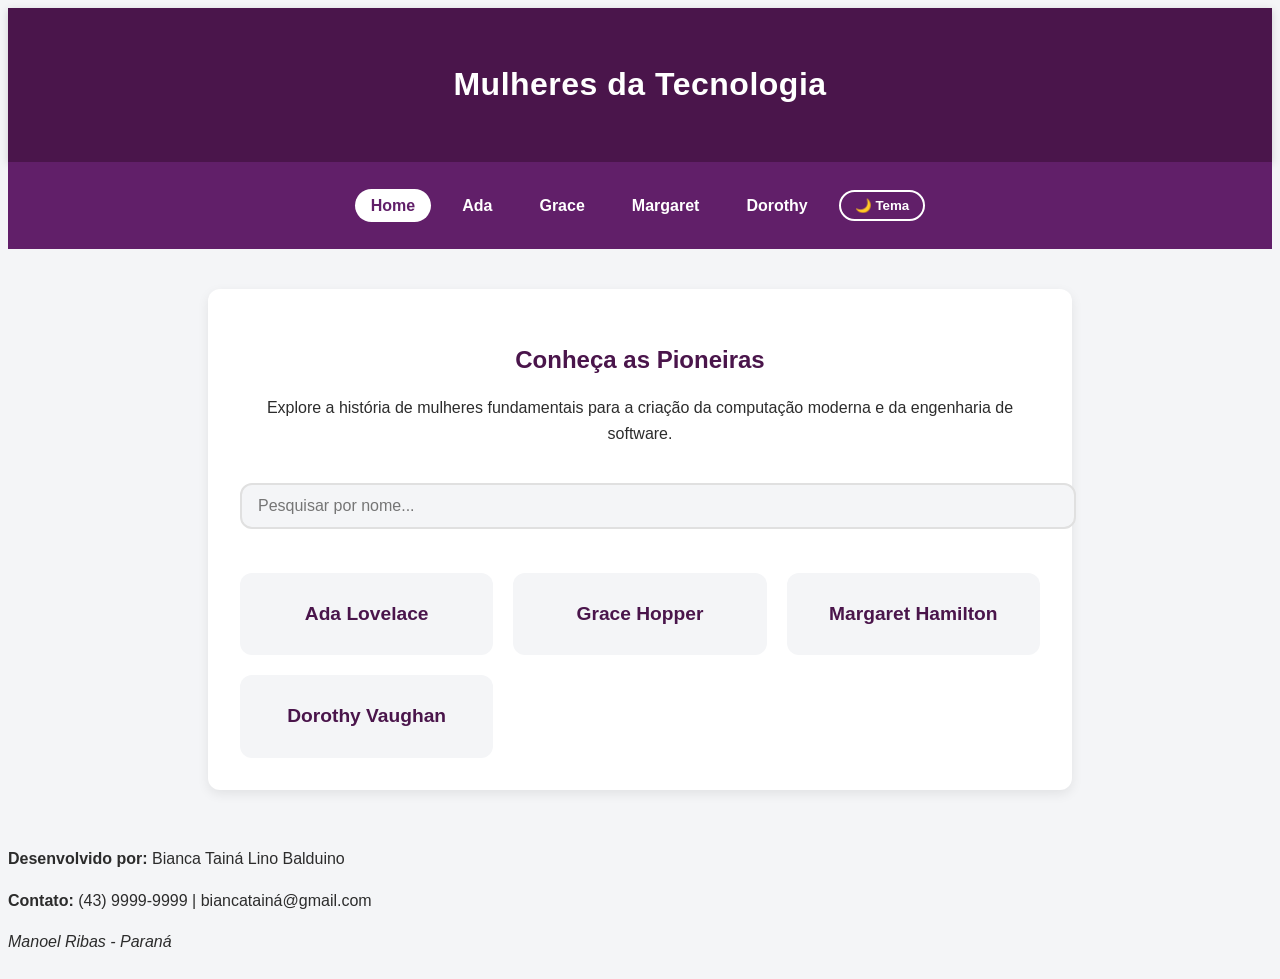
==== index.html @ f121a869 "00" ====
<!DOCTYPE html>
<html lang="pt-br">
<head>
    <meta charset="UTF-8">
    <meta name="viewport" content="width=device-width, initial-scale=1.0">
    <title>Mulheres da Tecnologia</title>
    <link rel="stylesheet" href="reset.css">
    <link rel="stylesheet" href="style.css"> 
</head>
<body>

    <header class="cabecalho">
        <h1 class="titulo">Mulheres da Tecnologia</h1>
    </header>
    
    <nav class="menu">
        <ul>
            <li><a href="index.html" class="ativo">Home</a></li>
            <li><a href="ada.html">Ada</a></li>
            <li><a href="grace.html">Grace</a></li>
            <li><a href="margareth.html">Margaret</a></li>
            <li><a href="dorothy.html">Dorothy</a></li>
            <li><button class="btn-tema" onclick="alternarTema()">🌙 Tema</button></li>
        </ul>
    </nav>

    <main class="conteudo">
        <h2 style="text-align: center; margin-bottom: 16px; color: var(--cor-primaria);">Conheça as Pioneiras</h2>
        <p class="texto" style="text-align: center;">Explore a história de mulheres fundamentais para a criação da computação moderna e da engenharia de software.</p>
        
        <input type="text" id="campoBusca" class="caixa-busca" placeholder="Pesquisar por nome..." onkeyup="filtrarCientistas()">

        <div class="grid-mulheres" id="gridMulheres">
            <a href="ada.html" class="card-link">Ada Lovelace</a>
            <a href="grace.html" class="card-link">Grace Hopper</a>
            <a href="margareth.html" class="card-link">Margaret Hamilton</a>
            <a href="dorothy.html" class="card-link">Dorothy Vaughan</a>
        </div>
    </main>

    <footer>
        <p><strong>Desenvolvido por:</strong> Bianca Tainá Lino Balduino</p>
        <p><strong>Contato:</strong> (43) 9999-9999 | biancatainá@gmail.com</p>
        <p><em>Manoel Ribas - Paraná</em></p>
    </footer>

    <button id="btnTopo" title="Voltar ao topo">↑</button>

    <script src="script.js"></script>
</body>
</html>
---- style.css ----
/* ==========================================================================
   1. CONFIGURAÇÕES GERAIS E VARIÁVEIS (MODO CLARO E ESCURO)
   ========================================================================== */
:root {
  --cor-primaria: #4a154b;
  --cor-secundaria: #611f69;
  --cor-fundo: #f4f5f7;
  --cor-card: #ffffff;
  --cor-texto: #2c2c2c;
  --cor-texto-suave: #666666;
  --cor-borda: #e0e0e0;
  --fonte-principal: 'Segoe UI', Tahoma, Geneva, Verdana, sans-serif;
  --sombra-suave: 0 4px 12px rgba(0, 0, 0, 0.08);
  --borda-raio: 12px;
}

body.dark-mode {
  --cor-primaria: #bb86fc;
  --cor-secundaria: #3700b3;
  --cor-fundo: #121212;
  --cor-card: #1e1e1e;
  --cor-texto: #e0e0e0;
  --cor-texto-suave: #a0a0a0;
  --cor-borda: #333333;
  --sombra-suave: 0 4px 12px rgba(0, 0, 0, 0.5);
}

body {
  font-family: var(--fonte-principal);
  background-color: var(--cor-fundo);
  color: var(--cor-texto);
  line-height: 1.6;
  min-height: 100vh;
  display: flex;
  flex-direction: column;
  transition: background-color 0.3s ease, color 0.3s ease;
}

/* ==========================================================================
   2. CABEÇALHO E NAVEGAÇÃO
   ========================================================================== */
.cabecalho {
  background-color: var(--cor-primaria);
  color: #ffffff;
  padding: 30px 20px;
  text-align: center;
  box-shadow: 0 2px 8px rgba(0, 0, 0, 0.15);
  transition: background-color 0.3s ease;
}

body.dark-mode .cabecalho {
  color: #121212;
}

.titulo {
  font-size: 2rem;
  font-weight: 700;
  letter-spacing: 0.5px;
}

.menu {
  background-color: var(--cor-secundaria);
  padding: 12px 0;
  position: sticky;
  top: 0;
  z-index: 100;
  transition: background-color 0.3s ease;
}

.menu ul {
  display: flex;
  justify-content: center;
  align-items: center;
  gap: 15px;
  flex-wrap: wrap;
  list-style: none;
  padding: 0 10px;
}

.menu a {
  color: #ffffff;
  text-decoration: none;
  font-weight: 600;
  padding: 8px 16px;
  border-radius: 20px;
  transition: all 0.3s ease;
}

.menu a:hover,
.menu a.ativo {
  background-color: #ffffff;
  color: var(--cor-secundaria);
}

.btn-tema {
  background: transparent;
  border: 2px solid #ffffff;
  color: #ffffff;
  padding: 6px 14px;
  border-radius: 20px;
  cursor: pointer;
  font-weight: 600;
  transition: all 0.3s ease;
}

.btn-tema:hover {
  background-color: #ffffff;
  color: var(--cor-secundaria);
}

/* ==========================================================================
   3. CONTEÚDO PRINCIPAL (CARD & TEXTOS)
   ========================================================================== */
.conteudo {
  max-width: 800px;
  margin: 40px auto;
  padding: 32px;
  background-color: var(--cor-card);
  border-radius: var(--borda-raio);
  box-shadow: var(--sombra-suave);
  flex: 1;
  width: calc(100% - 40px);
  transition: background-color 0.3s ease;
}

.caixa-busca {
  width: 100%;
  padding: 12px 16px;
  margin: 20px 0;
  border: 2px solid var(--cor-borda);
  border-radius: var(--borda-raio);
  background-color: var(--cor-fundo);
  color: var(--cor-texto);
  font-size: 1rem;
  outline: none;
  transition: border-color 0.3s ease;
}

.caixa-busca:focus {
  border-color: var(--cor-primaria);
}

.grid-mulheres {
  display: grid;
  grid-template-columns: repeat(auto-fit, minmax(220px, 1fr));
  gap: 20px;
  margin-top: 24px;
}

.card-link {
  background-color: var(--cor-fundo);
  padding: 24px;
  border-radius: var(--borda-raio);
  text-align: center;
  text-decoration: none;
  color: var(--cor-primaria);
  font-weight: 700;
  font-size: 1.2rem;
  border: 2px solid transparent;
  transition: all 0.3s ease;
}

.card-link:hover {
  border-color: var(--cor-secundaria);
  transform: translateY(-4px);
  box-shadow: var(--sombra-suave);
}

.imgcentro {
  max-width: 320px;
  width: 100%;
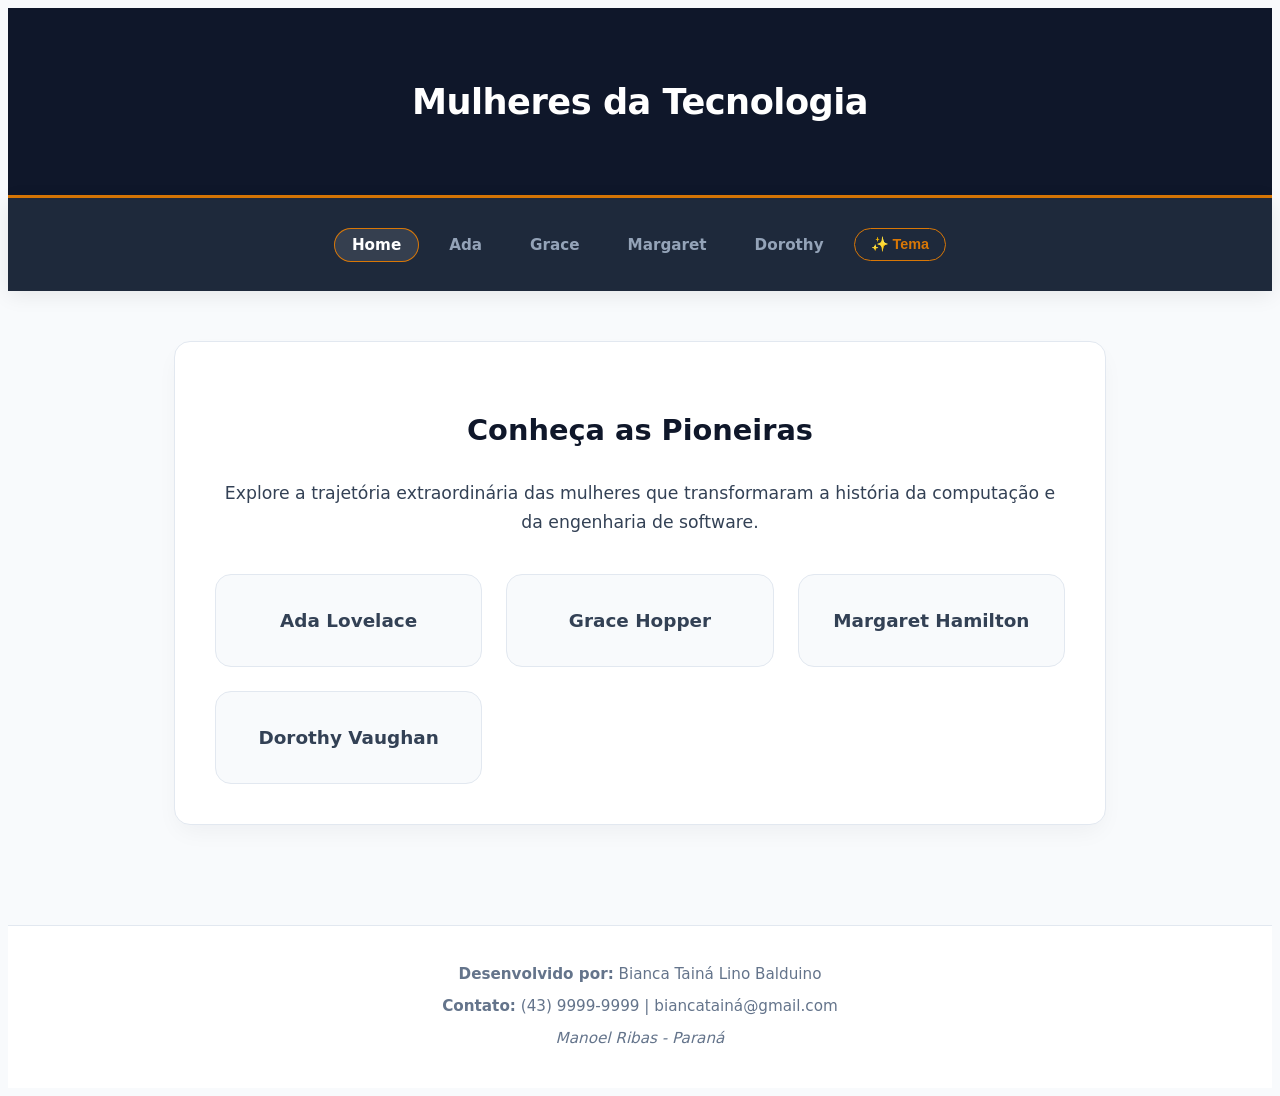
==== commit c92d2a62: "00" ====
--- a/index.html
+++ b/index.html
@@ -20,17 +20,15 @@
             <li><a href="grace.html">Grace</a></li>
             <li><a href="margareth.html">Margaret</a></li>
             <li><a href="dorothy.html">Dorothy</a></li>
-            <li><button class="btn-tema" onclick="alternarTema()">🌙 Tema</button></li>
+            <li><button class="btn-tema" onclick="alternarTema()">✨ Tema</button></li>
         </ul>
     </nav>
 
     <main class="conteudo">
-        <h2 style="text-align: center; margin-bottom: 16px; color: var(--cor-primaria);">Conheça as Pioneiras</h2>
-        <p class="texto" style="text-align: center;">Explore a história de mulheres fundamentais para a criação da computação moderna e da engenharia de software.</p>
-        
-        <input type="text" id="campoBusca" class="caixa-busca" placeholder="Pesquisar por nome..." onkeyup="filtrarCientistas()">
+        <h2 class="subtitulo-home">Conheça as Pioneiras</h2>
+        <p class="texto" style="text-align: center;">Explore a trajetória extraordinária das mulheres que transformaram a história da computação e da engenharia de software.</p>
 
-        <div class="grid-mulheres" id="gridMulheres">
+        <div class="grid-mulheres">
             <a href="ada.html" class="card-link">Ada Lovelace</a>
             <a href="grace.html" class="card-link">Grace Hopper</a>
             <a href="margareth.html" class="card-link">Margaret Hamilton</a>
--- a/style.css
+++ b/style.css
@@ -1,35 +1,37 @@
 /* ==========================================================================
-   1. CONFIGURAÇÕES GERAIS E VARIÁVEIS (MODO CLARO E ESCURO)
+   1. CONFIGURAÇÕES GERAIS E VARIÁVEIS (PALETA SOFISTICADA)
    ========================================================================== */
 :root {
-  --cor-primaria: #4a154b;
-  --cor-secundaria: #611f69;
-  --cor-fundo: #f4f5f7;
-  --cor-card: #ffffff;
-  --cor-texto: #2c2c2c;
-  --cor-texto-suave: #666666;
-  --cor-borda: #e0e0e0;
-  --fonte-principal: 'Segoe UI', Tahoma, Geneva, Verdana, sans-serif;
-  --sombra-suave: 0 4px 12px rgba(0, 0, 0, 0.08);
-  --borda-raio: 12px;
+  --cor-primaria: #0f172a;       /* Azul Marinho Quase Preto */
+  --cor-secundaria: #1e293b;     /* Azul Escuro Elegante */
+  --cor-destaque: #d97706;       /* Dourado / Âmbar */
+  --cor-fundo: #f8fafc;          /* Off-White Clean */
+  --cor-card: #ffffff;           /* Branco */
+  --cor-texto: #334155;          /* Grafite Suave */
+  --cor-texto-suave: #64748b;    /* Cinza Azulado */
+  --cor-borda: #e2e8f0;          /* Borda Discreta */
+  --fonte-principal: 'Inter', system-ui, -apple-system, sans-serif;
+  --sombra-card: 0 10px 25px -5px rgba(15, 23, 42, 0.05);
+  --borda-raio: 16px;
 }
 
 body.dark-mode {
-  --cor-primaria: #bb86fc;
-  --cor-secundaria: #3700b3;
-  --cor-fundo: #121212;
-  --cor-card: #1e1e1e;
-  --cor-texto: #e0e0e0;
-  --cor-texto-suave: #a0a0a0;
-  --cor-borda: #333333;
-  --sombra-suave: 0 4px 12px rgba(0, 0, 0, 0.5);
+  --cor-primaria: #020617;
+  --cor-secundaria: #0f172a;
+  --cor-destaque: #fbbf24;
+  --cor-fundo: #090d16;
+  --cor-card: #111827;
+  --cor-texto: #cbd5e1;
+  --cor-texto-suave: #94a3b8;
+  --cor-borda: #1e293b;
+  --sombra-card: 0 10px 25px -5px rgba(0, 0, 0, 0.5);
 }
 
 body {
   font-family: var(--fonte-principal);
   background-color: var(--cor-fundo);
   color: var(--cor-texto);
-  line-height: 1.6;
+  line-height: 1.7;
   min-height: 100vh;
   display: flex;
   flex-direction: column;
@@ -42,130 +44,194 @@
 .cabecalho {
   background-color: var(--cor-primaria);
   color: #ffffff;
-  padding: 30px 20px;
-  text-align: center;
-  box-shadow: 0 2px 8px rgba(0, 0, 0, 0.15);
-  transition: background-color 0.3s ease;
-}
-
-body.dark-mode .cabecalho {
-  color: #121212;
+  padding: 40px 20px;
+  text-align: center;
+  border-bottom: 3px solid var(--cor-destaque);
 }
 
 .titulo {
-  font-size: 2rem;
-  font-weight: 700;
-  letter-spacing: 0.5px;
+  font-size: 2.2rem;
+  font-weight: 800;
+  letter-spacing: -0.5px;
 }
 
 .menu {
   background-color: var(--cor-secundaria);
-  padding: 12px 0;
+  padding: 14px 0;
   position: sticky;
   top: 0;
   z-index: 100;
-  transition: background-color 0.3s ease;
+  box-shadow: 0 4px 20px rgba(0, 0, 0, 0.08);
 }
 
 .menu ul {
   display: flex;
   justify-content: center;
   align-items: center;
-  gap: 15px;
+  gap: 12px;
   flex-wrap: wrap;
   list-style: none;
-  padding: 0 10px;
+  padding: 0 15px;
 }
 
 .menu a {
-  color: #ffffff;
+  color: #94a3b8;
   text-decoration: none;
   font-weight: 600;
-  padding: 8px 16px;
-  border-radius: 20px;
-  transition: all 0.3s ease;
+  font-size: 0.95rem;
+  padding: 8px 18px;
+  border-radius: 30px;
+  transition: all 0.25s ease;
 }
 
 .menu a:hover,
 .menu a.ativo {
-  background-color: #ffffff;
-  color: var(--cor-secundaria);
+  color: #ffffff;
+  background-color: rgba(255, 255, 255, 0.1);
+}
+
+.menu a.ativo {
+  box-shadow: inset 0 0 0 1px var(--cor-destaque);
 }
 
 .btn-tema {
   background: transparent;
-  border: 2px solid #ffffff;
-  color: #ffffff;
-  padding: 6px 14px;
-  border-radius: 20px;
+  border: 1px solid var(--cor-destaque);
+  color: var(--cor-destaque);
+  padding: 7px 16px;
+  border-radius: 30px;
   cursor: pointer;
   font-weight: 600;
-  transition: all 0.3s ease;
+  font-size: 0.9rem;
+  transition: all 0.25s ease;
 }
 
 .btn-tema:hover {
-  background-color: #ffffff;
-  color: var(--cor-secundaria);
-}
-
-/* ==========================================================================
-   3. CONTEÚDO PRINCIPAL (CARD & TEXTOS)
+  background-color: var(--cor-destaque);
+  color: #ffffff;
+}
+
+/* ==========================================================================
+   3. CONTEÚDO PRINCIPAL
    ========================================================================== */
 .conteudo {
-  max-width: 800px;
-  margin: 40px auto;
-  padding: 32px;
+  max-width: 850px;
+  margin: 50px auto;
+  padding: 40px;
   background-color: var(--cor-card);
   border-radius: var(--borda-raio);
-  box-shadow: var(--sombra-suave);
+  box-shadow: var(--sombra-card);
+  border: 1px solid var(--cor-borda);
   flex: 1;
   width: calc(100% - 40px);
-  transition: background-color 0.3s ease;
-}
-
-.caixa-busca {
-  width: 100%;
-  padding: 12px 16px;
-  margin: 20px 0;
-  border: 2px solid var(--cor-borda);
-  border-radius: var(--borda-raio);
-  background-color: var(--cor-fundo);
-  color: var(--cor-texto);
-  font-size: 1rem;
-  outline: none;
-  transition: border-color 0.3s ease;
-}
-
-.caixa-busca:focus {
-  border-color: var(--cor-primaria);
+  transition: all 0.3s ease;
+}
+
+.subtitulo-home {
+  text-align: center;
+  margin-bottom: 24px;
+  color: var(--cor-primaria);
+  font-size: 1.8rem;
+  font-weight: 700;
+}
+
+body.dark-mode .subtitulo-home {
+  color: #ffffff;
 }
 
 .grid-mulheres {
   display: grid;
-  grid-template-columns: repeat(auto-fit, minmax(220px, 1fr));
-  gap: 20px;
-  margin-top: 24px;
+  grid-template-columns: repeat(auto-fit, minmax(240px, 1fr));
+  gap: 24px;
+  margin-top: 36px;
 }
 
 .card-link {
   background-color: var(--cor-fundo);
-  padding: 24px;
+  padding: 30px 20px;
   border-radius: var(--borda-raio);
   text-align: center;
   text-decoration: none;
-  color: var(--cor-primaria);
+  color: var(--cor-texto);
   font-weight: 700;
-  font-size: 1.2rem;
-  border: 2px solid transparent;
+  font-size: 1.15rem;
+  border: 1px solid var(--cor-borda);
   transition: all 0.3s ease;
+  display: flex;
+  align-items: center;
+  justify-content: center;
 }
 
 .card-link:hover {
-  border-color: var(--cor-secundaria);
-  transform: translateY(-4px);
-  box-shadow: var(--sombra-suave);
+  border-color: var(--cor-destaque);
+  transform: translateY(-5px);
+  box-shadow: 0 12px 20px -5px rgba(0, 0, 0, 0.1);
+  color: var(--cor-destaque);
 }
 
 .imgcentro {
-  max-width: 320px;
-  width: 100%;+  max-width: 340px;
+  width: 100%;
+  height: auto;
+  display: block;
+  margin: 0 auto 32px auto;
+  border-radius: var(--borda-raio);
+  box-shadow: var(--sombra-card);
+  border: 1px solid var(--cor-borda);
+}
+
+.texto {
+  font-size: 1.08rem;
+  margin-bottom: 22px;
+  text-align: justify;
+}
+
+.texto:last-child {
+  margin-bottom: 0;
+}
+
+/* ==========================================================================
+   4. RODAPÉ E BOTÃO FLUTUANTE
+   ========================================================================== */
+footer {
+  background-color: var(--cor-card);
+  border-top: 1px solid var(--cor-borda);
+  text-align: center;
+  padding: 30px 20px;
+  font-size: 0.95rem;
+  color: var(--cor-texto-suave);
+  margin-top: 50px;
+}
+
+footer p {
+  margin: 6px 0;
+}
+
+#btnTopo {
+  position: fixed;
+  bottom: 24px;
+  right: 24px;
+  display: none;
+  background-color: var(--cor-destaque);
+  color: white;
+  border: none;
+  border-radius: 50%;
+  width: 48px;
+  height: 48px;
+  font-size: 20px;
+  cursor: pointer;
+  box-shadow: 0 4px 15px rgba(0, 0, 0, 0.2);
+  transition: transform 0.2s ease, background-color 0.2s ease;
+}
+
+#btnTopo:hover {
+  transform: scale(1.1);
+}
+
+/* ==========================================================================
+   5. RESPONSIVIDADE
+   ========================================================================== */
+@media (max-width: 768px) {
+  .conteudo {
+    margin: 24px auto;
+    padding: 24px;
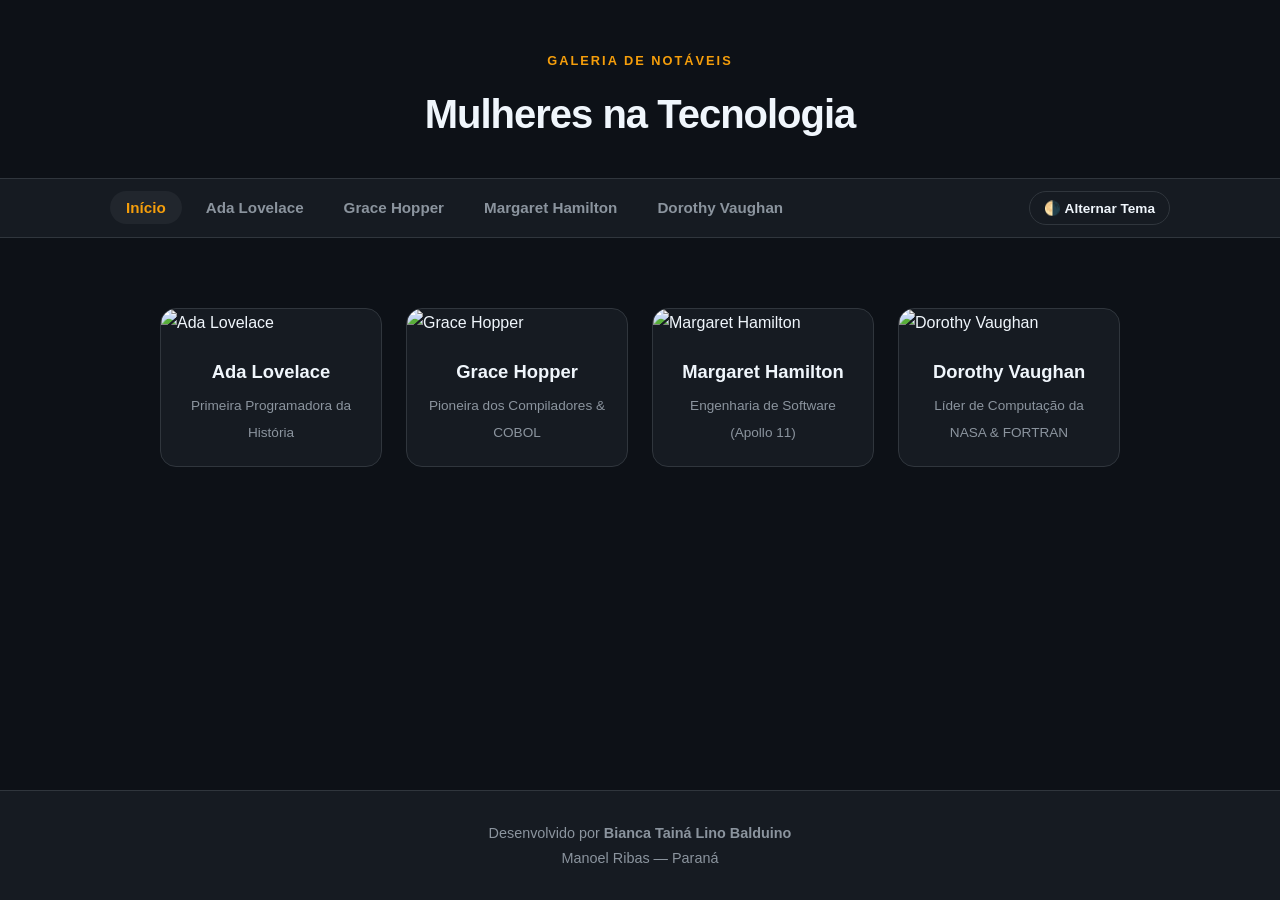
==== commit d8d7ba86: "00" ====
--- a/index.html
+++ b/index.html
@@ -3,47 +3,464 @@
 <head>
     <meta charset="UTF-8">
     <meta name="viewport" content="width=device-width, initial-scale=1.0">
-    <title>Mulheres da Tecnologia</title>
-    <link rel="stylesheet" href="reset.css">
-    <link rel="stylesheet" href="style.css"> 
+    <title>Pioneiras da Tecnologia</title>
+    
+    <style>
+        /* ==========================================================================
+           1. VARIÁVEIS E TEMAS (DESIGN SOFISTICADO)
+           ========================================================================== */
+        :root {
+            --bg-principal: #0d1117;
+            --bg-card: #161b22;
+            --bg-card-hover: #21262d;
+            --cor-destaque: #f59e0b;
+            --cor-destaque-hover: #d97706;
+            --texto-principal: #f0f6fc;
+            --texto-secundario: #8b949e;
+            --borda: #30363d;
+            --fonte: -apple-system, BlinkMacSystemFont, "Segoe UI", Roboto, Helvetica, Arial, sans-serif;
+            --sombra: 0 10px 30px rgba(0, 0, 0, 0.4);
+            --raio: 16px;
+        }
+
+        body.light-mode {
+            --bg-principal: #f8fafc;
+            --bg-card: #ffffff;
+            --bg-card-hover: #f1f5f9;
+            --cor-destaque: #d97706;
+            --cor-destaque-hover: #b45309;
+            --texto-principal: #0f172a;
+            --texto-secundario: #475569;
+            --borda: #e2e8f0;
+            --sombra: 0 10px 25px rgba(15, 23, 42, 0.08);
+        }
+
+        * {
+            margin: 0;
+            padding: 0;
+            box-sizing: border-box;
+        }
+
+        body {
+            font-family: var(--fonte);
+            background-color: var(--bg-principal);
+            color: var(--texto-principal);
+            line-height: 1.7;
+            min-height: 100vh;
+            display: flex;
+            flex-direction: column;
+            transition: background-color 0.3s ease, color 0.3s ease;
+        }
+
+        /* ==========================================================================
+           2. CABEÇALHO E NAVEGAÇÃO
+           ========================================================================== */
+        header {
+            padding: 50px 20px 30px;
+            text-align: center;
+        }
+
+        .tag-subtitulo {
+            text-transform: uppercase;
+            font-size: 0.8rem;
+            letter-spacing: 2px;
+            color: var(--cor-destaque);
+            font-weight: 700;
+            margin-bottom: 8px;
+            display: block;
+        }
+
+        .titulo-principal {
+            font-size: 2.5rem;
+            font-weight: 800;
+            letter-spacing: -1px;
+        }
+
+        nav {
+            background: var(--bg-card);
+            border-top: 1px solid var(--borda);
+            border-bottom: 1px solid var(--borda);
+            position: sticky;
+            top: 0;
+            z-index: 100;
+            backdrop-filter: blur(10px);
+        }
+
+        .container-menu {
+            max-width: 1100px;
+            margin: 0 auto;
+            display: flex;
+            justify-content: space-between;
+            align-items: center;
+            padding: 12px 20px;
+        }
+
+        .menu-links {
+            display: flex;
+            gap: 8px;
+            list-style: none;
+            overflow-x: auto;
+        }
+
+        .menu-btn {
+            background: transparent;
+            border: none;
+            color: var(--texto-secundario);
+            font-size: 0.95rem;
+            font-weight: 600;
+            padding: 8px 16px;
+            border-radius: 30px;
+            cursor: pointer;
+            transition: all 0.25s ease;
+            white-space: nowrap;
+        }
+
+        .menu-btn:hover, .menu-btn.ativo {
+            color: var(--texto-principal);
+            background-color: var(--bg-card-hover);
+        }
+
+        .menu-btn.ativo {
+            color: var(--cor-destaque);
+        }
+
+        .btn-tema {
+            background: transparent;
+            border: 1px solid var(--borda);
+            color: var(--texto-principal);
+            padding: 8px 14px;
+            border-radius: 30px;
+            cursor: pointer;
+            font-size: 0.85rem;
+            font-weight: 600;
+            transition: all 0.25s ease;
+        }
+
+        .btn-tema:hover {
+            border-color: var(--cor-destaque);
+            color: var(--cor-destaque);
+        }
+
+        /* ==========================================================================
+           3. CONTEÚDO E SEÇÕES DA PÁGINA (SPA)
+           ========================================================================== */
+        main {
+            max-width: 1000px;
+            margin: 40px auto;
+            padding: 0 20px;
+            flex: 1;
+            width: 100%;
+        }
+
+        .secao-pagina {
+            display: none;
+            animation: surgir 0.4s ease;
+        }
+
+        .secao-pagina.ativa {
+            display: block;
+        }
+
+        @keyframes surgir {
+            from { opacity: 0; transform: translateY(12px); }
+            to { opacity: 1; transform: translateY(0); }
+        }
+
+        /* Grid da Home */
+        .grid-cards {
+            display: grid;
+            grid-template-columns: repeat(auto-fit, minmax(220px, 1fr));
+            gap: 24px;
+            margin-top: 30px;
+        }
+
+        .card-pioneira {
+            background-color: var(--bg-card);
+            border: 1px solid var(--borda);
+            border-radius: var(--raio);
+            overflow: hidden;
+            cursor: pointer;
+            transition: all 0.3s ease;
+        }
+
+        .card-pioneira:hover {
+            transform: translateY(-6px);
+            border-color: var(--cor-destaque);
+            box-shadow: var(--sombra);
+        }
+
+        .card-img {
+            width: 100%;
+            height: 240px;
+            object-fit: cover;
+        }
+
+        .card-info {
+            padding: 20px;
+            text-align: center;
+        }
+
+        .card-nome {
+            font-size: 1.15rem;
+            font-weight: 700;
+            margin-bottom: 4px;
+        }
+
+        .card-sub {
+            font-size: 0.85rem;
+            color: var(--texto-secundario);
+        }
+
+        /* Perfil Individual */
+        .perfil-container {
+            background-color: var(--bg-card);
+            border: 1px solid var(--borda);
+            border-radius: var(--raio);
+            padding: 40px;
+            display: grid;
+            grid-template-columns: 300px 1fr;
+            gap: 40px;
+            box-shadow: var(--sombra);
+        }
+
+        .perfil-img {
+            width: 100%;
+            height: 380px;
+            object-fit: cover;
+            border-radius: var(--raio);
+            border: 1px solid var(--borda);
+        }
+
+        .perfil-titulo {
+            font-size: 2rem;
+            font-weight: 800;
+            color: var(--cor-destaque);
+            margin-bottom: 8px;
+        }
+
+        .perfil-subtitulo {
+            font-size: 1rem;
+            color: var(--texto-secundario);
+            margin-bottom: 24px;
+            font-weight: 600;
+        }
+
+        .perfil-bio p {
+            margin-bottom: 16px;
+            color: var(--texto-principal);
+            font-size: 1.05rem;
+        }
+
+        /* ==========================================================================
+           4. RODAPÉ & VOLTAR AO TOPO
+           ========================================================================== */
+        footer {
+            background-color: var(--bg-card);
+            border-top: 1px solid var(--borda);
+            padding: 30px 20px;
+            text-align: center;
+            color: var(--texto-secundario);
+            font-size: 0.9rem;
+            margin-top: 60px;
+        }
+
+        #btnTopo {
+            position: fixed;
+            bottom: 30px;
+            right: 30px;
+            display: none;
+            background-color: var(--cor-destaque);
+            color: #ffffff;
+            border: none;
+            border-radius: 50%;
+            width: 48px;
+            height: 48px;
+            font-size: 18px;
+            font-weight: bold;
+            cursor: pointer;
+            box-shadow: 0 4px 15px rgba(0, 0, 0, 0.3);
+            transition: transform 0.2s ease;
+        }
+
+        #btnTopo:hover {
+            transform: scale(1.1);
+        }
+
+        /* Responsividade */
+        @media (max-width: 800px) {
+            .perfil-container {
+                grid-template-columns: 1fr;
+                padding: 24px;
+            }
+
+            .perfil-img {
+                height: 300px;
+            }
+
+            .titulo-principal {
+                font-size: 1.8rem;
+            }
+        }
+    </style>
 </head>
 <body>
 
-    <header class="cabecalho">
-        <h1 class="titulo">Mulheres da Tecnologia</h1>
+    <header>
+        <span class="tag-subtitulo">Galeria de Notáveis</span>
+        <h1 class="titulo-principal">Mulheres na Tecnologia</h1>
     </header>
-    
-    <nav class="menu">
-        <ul>
-            <li><a href="index.html" class="ativo">Home</a></li>
-            <li><a href="ada.html">Ada</a></li>
-            <li><a href="grace.html">Grace</a></li>
-            <li><a href="margareth.html">Margaret</a></li>
-            <li><a href="dorothy.html">Dorothy</a></li>
-            <li><button class="btn-tema" onclick="alternarTema()">✨ Tema</button></li>
-        </ul>
+
+    <nav>
+        <div class="container-menu">
+            <ul class="menu-links">
+                <li><button class="menu-btn ativo" onclick="mostrarPagina('home')">Início</button></li>
+                <li><button class="menu-btn" onclick="mostrarPagina('ada')">Ada Lovelace</button></li>
+                <li><button class="menu-btn" onclick="mostrarPagina('grace')">Grace Hopper</button></li>
+                <li><button class="menu-btn" onclick="mostrarPagina('margareth')">Margaret Hamilton</button></li>
+                <li><button class="menu-btn" onclick="mostrarPagina('dorothy')">Dorothy Vaughan</button></li>
+            </ul>
+            <button class="btn-tema" onclick="alternarTema()">🌗 Alternar Tema</button>
+        </div>
     </nav>
 
-    <main class="conteudo">
-        <h2 class="subtitulo-home">Conheça as Pioneiras</h2>
-        <p class="texto" style="text-align: center;">Explore a trajetória extraordinária das mulheres que transformaram a história da computação e da engenharia de software.</p>
-
-        <div class="grid-mulheres">
-            <a href="ada.html" class="card-link">Ada Lovelace</a>
-            <a href="grace.html" class="card-link">Grace Hopper</a>
-            <a href="margareth.html" class="card-link">Margaret Hamilton</a>
-            <a href="dorothy.html" class="card-link">Dorothy Vaughan</a>
-        </div>
+    <main>
+        <!-- Home / Galeria -->
+        <section id="home" class="secao-pagina ativa">
+            <div class="grid-cards">
+                <div class="card-pioneira" onclick="mostrarPagina('ada')">
+                    <img src="https://upload.wikimedia.org/wikipedia/commons/a/a4/Ada_Lovelace_portrait.jpg" alt="Ada Lovelace" class="card-img">
+                    <div class="card-info">
+                        <h3 class="card-nome">Ada Lovelace</h3>
+                        <span class="card-sub">Primeira Programadora da História</span>
+                    </div>
+                </div>
+
+                <div class="card-pioneira" onclick="mostrarPagina('grace')">
+                    <img src="https://upload.wikimedia.org/wikipedia/commons/a/a0/Commodore_Grace_M._Hopper%2C_USN_%28covered%29.jpg" alt="Grace Hopper" class="card-img">
+                    <div class="card-info">
+                        <h3 class="card-nome">Grace Hopper</h3>
+                        <span class="card-sub">Pioneira dos Compiladores & COBOL</span>
+                    </div>
+                </div>
+
+                <div class="card-pioneira" onclick="mostrarPagina('margareth')">
+                    <img src="https://upload.wikimedia.org/wikipedia/commons/d/db/Margaret_Hamilton_1995.jpg" alt="Margaret Hamilton" class="card-img">
+                    <div class="card-info">
+                        <h3 class="card-nome">Margaret Hamilton</h3>
+                        <span class="card-sub">Engenharia de Software (Apollo 11)</span>
+                    </div>
+                </div>
+
+                <div class="card-pioneira" onclick="mostrarPagina('dorothy')">
+                    <img src="https://upload.wikimedia.org/wikipedia/commons/e/e6/Dorothy_Vaughan.jpg" alt="Dorothy Vaughan" class="card-img">
+                    <div class="card-info">
+                        <h3 class="card-nome">Dorothy Vaughan</h3>
+                        <span class="card-sub">Líder de Computação da NASA & FORTRAN</span>
+                    </div>
+                </div>
+            </div>
+        </section>
+
+        <!-- Ada Lovelace -->
+        <section id="ada" class="secao-pagina">
+            <div class="perfil-container">
+                <img src="https://upload.wikimedia.org/wikipedia/commons/a/a4/Ada_Lovelace_portrait.jpg" alt="Ada Lovelace" class="perfil-img">
+                <div class="perfil-bio">
+                    <h2 class="perfil-titulo">Ada Augusta King</h2>
+                    <h3 class="perfil-subtitulo">Condessa de Lovelace (1815 – 1852)</h3>
+                    <p>Matemática e escritora inglesa, Ada Lovelace foi a primeira a perceber que as máquinas mecânicas de cálculo tinham utilidade para além de simples computações matemáticas.</p>
+                    <p>Ao trabalhar com a Máquina Analítica de Charles Babbage, escreveu o primeiro algoritmo destinado a ser processado por uma máquina, feito pelo qual é reconhecida mundialmente como a primeira programadora da história da computação.</p>
+                </div>
+            </div>
+        </section>
+
+        <!-- Grace Hopper -->
+        <section id="grace" class="secao-pagina">
+            <div class="perfil-container">
+                <img src="https://upload.wikimedia.org/wikipedia/commons/a/a0/Commodore_Grace_M._Hopper%2C_USN_%28covered%29.jpg" alt="Grace Hopper" class="perfil-img">
+                <div class="perfil-bio">
+                    <h2 class="perfil-titulo">Grace Murray Hopper</h2>
+                    <h3 class="perfil-subtitulo">Almirante e Cientista da Computação (1906 – 1992)</h3>
+                    <p>Ph.D. em matemática e contra-almirante da Marinha dos EUA, Grace Hopper foi uma das mentes por trás da criação do primeiro compilador de computadores, o FLOW-MATIC.</p>
+                    <p>Seu trabalho serviu de fundação para o desenvolvimento da linguagem COBOL, amplamente utilizada no setor financeiro global. Ela também popularizou o termo "bug" para descrever falhas em sistemas.</p>
+                </div>
+            </div>
+        </section>
+
+        <!-- Margaret Hamilton -->
+        <section id="margareth" class="secao-pagina">
+            <div class="perfil-container">
+                <img src="https://upload.wikimedia.org/wikipedia/commons/d/db/Margaret_Hamilton_1995.jpg" alt="Margaret Hamilton" class="perfil-img">
+                <div class="perfil-bio">
+                    <h2 class="perfil-titulo">Margaret Heafield Hamilton</h2>
+                    <h3 class="perfil-subtitulo">Engenheira de Software (1936 – Presente)</h3>
+                    <p>Margaret Hamilton liderou a Divisão de Engenharia de Software do Laboratório de Instrumentação do MIT, responsável por criar o sistema embarcado do programa espacial Apollo da NASA.</p>
+                    <p>Seu software garantiu que a missão Apollo 11 realizasse o pouso seguro na Lua em 1969. É a ela que se atribui a criação do termo "Engenharia de Software" como disciplina científica.</p>
+                </div>
+            </div>
+        </section>
+
+        <!-- Dorothy Vaughan -->
+        <section id="dorothy" class="secao-pagina">
+            <div class="perfil-container">
+                <img src="https://upload.wikimedia.org/wikipedia/commons/e/e6/Dorothy_Vaughan.jpg" alt="Dorothy Vaughan" class="perfil-img">
+                <div class="perfil-bio">
+                    <h2 class="perfil-titulo">Dorothy Johnson Vaughan</h2>
+                    <h3 class="perfil-subtitulo">Matemática e Programadora da NASA (1910 – 2008)</h3>
+                    <p>Dorothy Vaughan foi matemática e a primeira supervisora negra da história da NACA/NASA, liderando a unidade *West Area Computing* composta por mulheres matemáticas negras.</p>
+                    <p>Antecipando a chegada dos computadores eletrônicos, aprendeu de forma autodidata a linguagem FORTRAN e treinou sua equipe, liderando a migração digital da agência espacial. Sua jornada inspirou o filme *Estrelas Além do Tempo*.</p>
+                </div>
+            </div>
+        </section>
     </main>
 
     <footer>
-        <p><strong>Desenvolvido por:</strong> Bianca Tainá Lino Balduino</p>
-        <p><strong>Contato:</strong> (43) 9999-9999 | biancatainá@gmail.com</p>
-        <p><em>Manoel Ribas - Paraná</em></p>
+        <p>Desenvolvido por <strong>Bianca Tainá Lino Balduino</strong></p>
+        <p>Manoel Ribas — Paraná</p>
     </footer>
 
-    <button id="btnTopo" title="Voltar ao topo">↑</button>
-
-    <script src="script.js"></script>
+    <button id="btnTopo" onclick="voltarAoTopo()" title="Voltar ao topo">↑</button>
+
+    <script>
+        // Navegação entre páginas sem recarregar (SPA)
+        function mostrarPagina(id) {
+            const secoes = document.querySelectorAll('.secao-pagina');
+            secoes.forEach(sec => sec.classList.remove('ativa'));
+
+            const secaoAlvo = document.getElementById(id);
+            if (secaoAlvo) {
+                secaoAlvo.classList.add('ativa');
+            }
+
+            const botoes = document.querySelectorAll('.menu-btn');
+            botoes.forEach(btn => {
+                btn.classList.remove('ativo');
+                if (btn.getAttribute('onclick').includes(id)) {
+                    btn.classList.add('ativo');
+                }
+            });
+
+            window.scrollTo({ top: 0, behavior: 'smooth' });
+        }
+
+        // Alternância do Tema Claro/Escuro
+        function alternarTema() {
+            document.body.classList.toggle('light-mode');
+        }
+
+        // Botão flutuante Voltar ao Topo
+        const btnTopo = document.getElementById("btnTopo");
+        window.onscroll = function () {
+            if (document.body.scrollTop > 200 || document.documentElement.scrollTop > 200) {
+                btnTopo.style.display = "block";
+            } else {
+                btnTopo.style.display = "none";
+            }
+        };
+
+        function voltarAoTopo() {
+            window.scrollTo({ top: 0, behavior: 'smooth' });
+        }
+    </script>
 </body>
 </html>
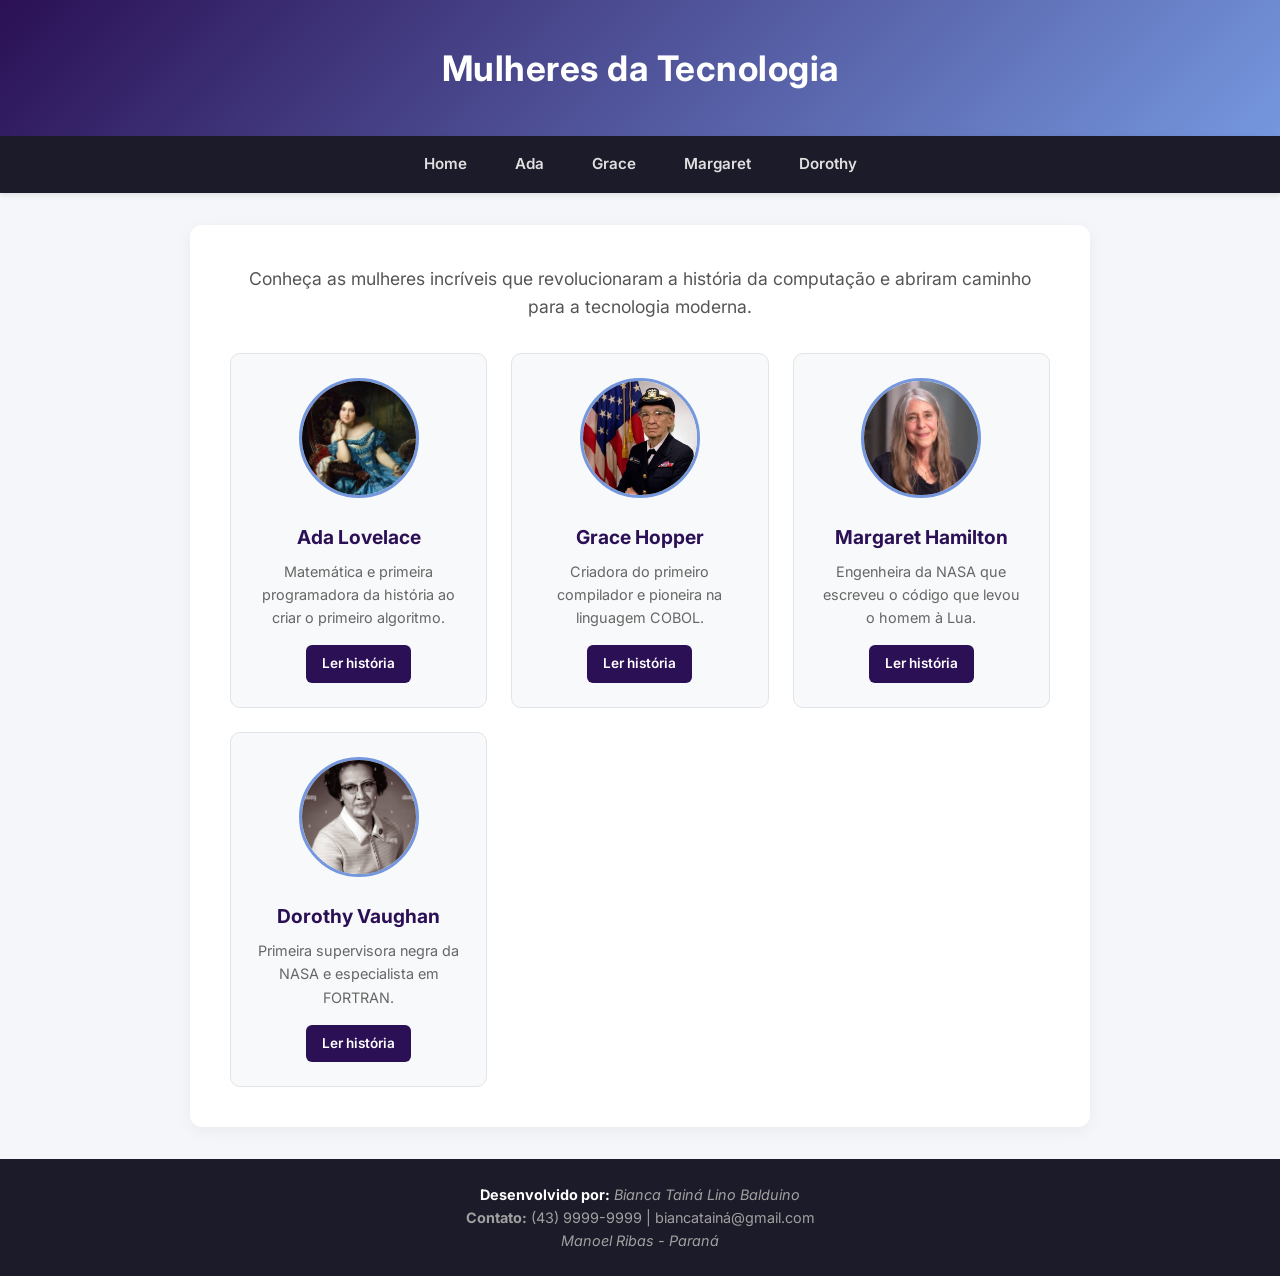
==== commit 55625fec: "00" ====
--- a/index.html
+++ b/index.html
@@ -3,464 +3,65 @@
 <head>
     <meta charset="UTF-8">
     <meta name="viewport" content="width=device-width, initial-scale=1.0">
-    <title>Pioneiras da Tecnologia</title>
-    
-    <style>
-        /* ==========================================================================
-           1. VARIÁVEIS E TEMAS (DESIGN SOFISTICADO)
-           ========================================================================== */
-        :root {
-            --bg-principal: #0d1117;
-            --bg-card: #161b22;
-            --bg-card-hover: #21262d;
-            --cor-destaque: #f59e0b;
-            --cor-destaque-hover: #d97706;
-            --texto-principal: #f0f6fc;
-            --texto-secundario: #8b949e;
-            --borda: #30363d;
-            --fonte: -apple-system, BlinkMacSystemFont, "Segoe UI", Roboto, Helvetica, Arial, sans-serif;
-            --sombra: 0 10px 30px rgba(0, 0, 0, 0.4);
-            --raio: 16px;
-        }
-
-        body.light-mode {
-            --bg-principal: #f8fafc;
-            --bg-card: #ffffff;
-            --bg-card-hover: #f1f5f9;
-            --cor-destaque: #d97706;
-            --cor-destaque-hover: #b45309;
-            --texto-principal: #0f172a;
-            --texto-secundario: #475569;
-            --borda: #e2e8f0;
-            --sombra: 0 10px 25px rgba(15, 23, 42, 0.08);
-        }
-
-        * {
-            margin: 0;
-            padding: 0;
-            box-sizing: border-box;
-        }
-
-        body {
-            font-family: var(--fonte);
-            background-color: var(--bg-principal);
-            color: var(--texto-principal);
-            line-height: 1.7;
-            min-height: 100vh;
-            display: flex;
-            flex-direction: column;
-            transition: background-color 0.3s ease, color 0.3s ease;
-        }
-
-        /* ==========================================================================
-           2. CABEÇALHO E NAVEGAÇÃO
-           ========================================================================== */
-        header {
-            padding: 50px 20px 30px;
-            text-align: center;
-        }
-
-        .tag-subtitulo {
-            text-transform: uppercase;
-            font-size: 0.8rem;
-            letter-spacing: 2px;
-            color: var(--cor-destaque);
-            font-weight: 700;
-            margin-bottom: 8px;
-            display: block;
-        }
-
-        .titulo-principal {
-            font-size: 2.5rem;
-            font-weight: 800;
-            letter-spacing: -1px;
-        }
-
-        nav {
-            background: var(--bg-card);
-            border-top: 1px solid var(--borda);
-            border-bottom: 1px solid var(--borda);
-            position: sticky;
-            top: 0;
-            z-index: 100;
-            backdrop-filter: blur(10px);
-        }
-
-        .container-menu {
-            max-width: 1100px;
-            margin: 0 auto;
-            display: flex;
-            justify-content: space-between;
-            align-items: center;
-            padding: 12px 20px;
-        }
-
-        .menu-links {
-            display: flex;
-            gap: 8px;
-            list-style: none;
-            overflow-x: auto;
-        }
-
-        .menu-btn {
-            background: transparent;
-            border: none;
-            color: var(--texto-secundario);
-            font-size: 0.95rem;
-            font-weight: 600;
-            padding: 8px 16px;
-            border-radius: 30px;
-            cursor: pointer;
-            transition: all 0.25s ease;
-            white-space: nowrap;
-        }
-
-        .menu-btn:hover, .menu-btn.ativo {
-            color: var(--texto-principal);
-            background-color: var(--bg-card-hover);
-        }
-
-        .menu-btn.ativo {
-            color: var(--cor-destaque);
-        }
-
-        .btn-tema {
-            background: transparent;
-            border: 1px solid var(--borda);
-            color: var(--texto-principal);
-            padding: 8px 14px;
-            border-radius: 30px;
-            cursor: pointer;
-            font-size: 0.85rem;
-            font-weight: 600;
-            transition: all 0.25s ease;
-        }
-
-        .btn-tema:hover {
-            border-color: var(--cor-destaque);
-            color: var(--cor-destaque);
-        }
-
-        /* ==========================================================================
-           3. CONTEÚDO E SEÇÕES DA PÁGINA (SPA)
-           ========================================================================== */
-        main {
-            max-width: 1000px;
-            margin: 40px auto;
-            padding: 0 20px;
-            flex: 1;
-            width: 100%;
-        }
-
-        .secao-pagina {
-            display: none;
-            animation: surgir 0.4s ease;
-        }
-
-        .secao-pagina.ativa {
-            display: block;
-        }
-
-        @keyframes surgir {
-            from { opacity: 0; transform: translateY(12px); }
-            to { opacity: 1; transform: translateY(0); }
-        }
-
-        /* Grid da Home */
-        .grid-cards {
-            display: grid;
-            grid-template-columns: repeat(auto-fit, minmax(220px, 1fr));
-            gap: 24px;
-            margin-top: 30px;
-        }
-
-        .card-pioneira {
-            background-color: var(--bg-card);
-            border: 1px solid var(--borda);
-            border-radius: var(--raio);
-            overflow: hidden;
-            cursor: pointer;
-            transition: all 0.3s ease;
-        }
-
-        .card-pioneira:hover {
-            transform: translateY(-6px);
-            border-color: var(--cor-destaque);
-            box-shadow: var(--sombra);
-        }
-
-        .card-img {
-            width: 100%;
-            height: 240px;
-            object-fit: cover;
-        }
-
-        .card-info {
-            padding: 20px;
-            text-align: center;
-        }
-
-        .card-nome {
-            font-size: 1.15rem;
-            font-weight: 700;
-            margin-bottom: 4px;
-        }
-
-        .card-sub {
-            font-size: 0.85rem;
-            color: var(--texto-secundario);
-        }
-
-        /* Perfil Individual */
-        .perfil-container {
-            background-color: var(--bg-card);
-            border: 1px solid var(--borda);
-            border-radius: var(--raio);
-            padding: 40px;
-            display: grid;
-            grid-template-columns: 300px 1fr;
-            gap: 40px;
-            box-shadow: var(--sombra);
-        }
-
-        .perfil-img {
-            width: 100%;
-            height: 380px;
-            object-fit: cover;
-            border-radius: var(--raio);
-            border: 1px solid var(--borda);
-        }
-
-        .perfil-titulo {
-            font-size: 2rem;
-            font-weight: 800;
-            color: var(--cor-destaque);
-            margin-bottom: 8px;
-        }
-
-        .perfil-subtitulo {
-            font-size: 1rem;
-            color: var(--texto-secundario);
-            margin-bottom: 24px;
-            font-weight: 600;
-        }
-
-        .perfil-bio p {
-            margin-bottom: 16px;
-            color: var(--texto-principal);
-            font-size: 1.05rem;
-        }
-
-        /* ==========================================================================
-           4. RODAPÉ & VOLTAR AO TOPO
-           ========================================================================== */
-        footer {
-            background-color: var(--bg-card);
-            border-top: 1px solid var(--borda);
-            padding: 30px 20px;
-            text-align: center;
-            color: var(--texto-secundario);
-            font-size: 0.9rem;
-            margin-top: 60px;
-        }
-
-        #btnTopo {
-            position: fixed;
-            bottom: 30px;
-            right: 30px;
-            display: none;
-            background-color: var(--cor-destaque);
-            color: #ffffff;
-            border: none;
-            border-radius: 50%;
-            width: 48px;
-            height: 48px;
-            font-size: 18px;
-            font-weight: bold;
-            cursor: pointer;
-            box-shadow: 0 4px 15px rgba(0, 0, 0, 0.3);
-            transition: transform 0.2s ease;
-        }
-
-        #btnTopo:hover {
-            transform: scale(1.1);
-        }
-
-        /* Responsividade */
-        @media (max-width: 800px) {
-            .perfil-container {
-                grid-template-columns: 1fr;
-                padding: 24px;
-            }
-
-            .perfil-img {
-                height: 300px;
-            }
-
-            .titulo-principal {
-                font-size: 1.8rem;
-            }
-        }
-    </style>
+    <title>Mulheres na Tecnologia</title>
+    <link rel="stylesheet" href="reset.css">
+    <link rel="stylesheet" href="style.css"> 
 </head>
 <body>
 
-    <header>
-        <span class="tag-subtitulo">Galeria de Notáveis</span>
-        <h1 class="titulo-principal">Mulheres na Tecnologia</h1>
+    <header class="cabecalho">
+        <h1>Mulheres da Tecnologia</h1>
     </header>
-
-    <nav>
-        <div class="container-menu">
-            <ul class="menu-links">
-                <li><button class="menu-btn ativo" onclick="mostrarPagina('home')">Início</button></li>
-                <li><button class="menu-btn" onclick="mostrarPagina('ada')">Ada Lovelace</button></li>
-                <li><button class="menu-btn" onclick="mostrarPagina('grace')">Grace Hopper</button></li>
-                <li><button class="menu-btn" onclick="mostrarPagina('margareth')">Margaret Hamilton</button></li>
-                <li><button class="menu-btn" onclick="mostrarPagina('dorothy')">Dorothy Vaughan</button></li>
-            </ul>
-            <button class="btn-tema" onclick="alternarTema()">🌗 Alternar Tema</button>
-        </div>
+    
+    <nav class="menu">
+        <ul>
+            <li><a href="index.html">Home</a></li>
+            <li><a href="ada.html">Ada</a></li>
+            <li><a href="grace.html">Grace</a></li>
+            <li><a href="margareth.html">Margaret</a></li>
+            <li><a href="dorothy.html">Dorothy</a></li>
+        </ul>
     </nav>
 
-    <main>
-        <!-- Home / Galeria -->
-        <section id="home" class="secao-pagina ativa">
-            <div class="grid-cards">
-                <div class="card-pioneira" onclick="mostrarPagina('ada')">
-                    <img src="https://upload.wikimedia.org/wikipedia/commons/a/a4/Ada_Lovelace_portrait.jpg" alt="Ada Lovelace" class="card-img">
-                    <div class="card-info">
-                        <h3 class="card-nome">Ada Lovelace</h3>
-                        <span class="card-sub">Primeira Programadora da História</span>
-                    </div>
-                </div>
+    <main class="container">
+        <p class="intro-text">Conheça as mulheres incríveis que revolucionaram a história da computação e abriram caminho para a tecnologia moderna.</p>
+        
+        <div class="cards-grid">
+            <div class="card">
+                <img src="ada.jpeg" alt="Ada Lovelace">
+                <h2>Ada Lovelace</h2>
+                <p>Matemática e primeira programadora da história ao criar o primeiro algoritmo.</p>
+                <a href="ada.html" class="btn-card">Ler história</a>
+            </div>
 
-                <div class="card-pioneira" onclick="mostrarPagina('grace')">
-                    <img src="https://upload.wikimedia.org/wikipedia/commons/a/a0/Commodore_Grace_M._Hopper%2C_USN_%28covered%29.jpg" alt="Grace Hopper" class="card-img">
-                    <div class="card-info">
-                        <h3 class="card-nome">Grace Hopper</h3>
-                        <span class="card-sub">Pioneira dos Compiladores & COBOL</span>
-                    </div>
-                </div>
+            <div class="card">
+                <img src="grace.jpeg" alt="Grace Hopper">
+                <h2>Grace Hopper</h2>
+                <p>Criadora do primeiro compilador e pioneira na linguagem COBOL.</p>
+                <a href="grace.html" class="btn-card">Ler história</a>
+            </div>
 
-                <div class="card-pioneira" onclick="mostrarPagina('margareth')">
-                    <img src="https://upload.wikimedia.org/wikipedia/commons/d/db/Margaret_Hamilton_1995.jpg" alt="Margaret Hamilton" class="card-img">
-                    <div class="card-info">
-                        <h3 class="card-nome">Margaret Hamilton</h3>
-                        <span class="card-sub">Engenharia de Software (Apollo 11)</span>
-                    </div>
-                </div>
+            <div class="card">
+                <img src="marga.jpg" alt="Margaret Hamilton">
+                <h2>Margaret Hamilton</h2>
+                <p>Engenheira da NASA que escreveu o código que levou o homem à Lua.</p>
+                <a href="margareth.html" class="btn-card">Ler história</a>
+            </div>
 
-                <div class="card-pioneira" onclick="mostrarPagina('dorothy')">
-                    <img src="https://upload.wikimedia.org/wikipedia/commons/e/e6/Dorothy_Vaughan.jpg" alt="Dorothy Vaughan" class="card-img">
-                    <div class="card-info">
-                        <h3 class="card-nome">Dorothy Vaughan</h3>
-                        <span class="card-sub">Líder de Computação da NASA & FORTRAN</span>
-                    </div>
-                </div>
+            <div class="card">
+                <img src="doro.jpeg" alt="Dorothy Vaughan">
+                <h2>Dorothy Vaughan</h2>
+                <p>Primeira supervisora negra da NASA e especialista em FORTRAN.</p>
+                <a href="dorothy.html" class="btn-card">Ler história</a>
             </div>
-        </section>
-
-        <!-- Ada Lovelace -->
-        <section id="ada" class="secao-pagina">
-            <div class="perfil-container">
-                <img src="https://upload.wikimedia.org/wikipedia/commons/a/a4/Ada_Lovelace_portrait.jpg" alt="Ada Lovelace" class="perfil-img">
-                <div class="perfil-bio">
-                    <h2 class="perfil-titulo">Ada Augusta King</h2>
-                    <h3 class="perfil-subtitulo">Condessa de Lovelace (1815 – 1852)</h3>
-                    <p>Matemática e escritora inglesa, Ada Lovelace foi a primeira a perceber que as máquinas mecânicas de cálculo tinham utilidade para além de simples computações matemáticas.</p>
-                    <p>Ao trabalhar com a Máquina Analítica de Charles Babbage, escreveu o primeiro algoritmo destinado a ser processado por uma máquina, feito pelo qual é reconhecida mundialmente como a primeira programadora da história da computação.</p>
-                </div>
-            </div>
-        </section>
-
-        <!-- Grace Hopper -->
-        <section id="grace" class="secao-pagina">
-            <div class="perfil-container">
-                <img src="https://upload.wikimedia.org/wikipedia/commons/a/a0/Commodore_Grace_M._Hopper%2C_USN_%28covered%29.jpg" alt="Grace Hopper" class="perfil-img">
-                <div class="perfil-bio">
-                    <h2 class="perfil-titulo">Grace Murray Hopper</h2>
-                    <h3 class="perfil-subtitulo">Almirante e Cientista da Computação (1906 – 1992)</h3>
-                    <p>Ph.D. em matemática e contra-almirante da Marinha dos EUA, Grace Hopper foi uma das mentes por trás da criação do primeiro compilador de computadores, o FLOW-MATIC.</p>
-                    <p>Seu trabalho serviu de fundação para o desenvolvimento da linguagem COBOL, amplamente utilizada no setor financeiro global. Ela também popularizou o termo "bug" para descrever falhas em sistemas.</p>
-                </div>
-            </div>
-        </section>
-
-        <!-- Margaret Hamilton -->
-        <section id="margareth" class="secao-pagina">
-            <div class="perfil-container">
-                <img src="https://upload.wikimedia.org/wikipedia/commons/d/db/Margaret_Hamilton_1995.jpg" alt="Margaret Hamilton" class="perfil-img">
-                <div class="perfil-bio">
-                    <h2 class="perfil-titulo">Margaret Heafield Hamilton</h2>
-                    <h3 class="perfil-subtitulo">Engenheira de Software (1936 – Presente)</h3>
-                    <p>Margaret Hamilton liderou a Divisão de Engenharia de Software do Laboratório de Instrumentação do MIT, responsável por criar o sistema embarcado do programa espacial Apollo da NASA.</p>
-                    <p>Seu software garantiu que a missão Apollo 11 realizasse o pouso seguro na Lua em 1969. É a ela que se atribui a criação do termo "Engenharia de Software" como disciplina científica.</p>
-                </div>
-            </div>
-        </section>
-
-        <!-- Dorothy Vaughan -->
-        <section id="dorothy" class="secao-pagina">
-            <div class="perfil-container">
-                <img src="https://upload.wikimedia.org/wikipedia/commons/e/e6/Dorothy_Vaughan.jpg" alt="Dorothy Vaughan" class="perfil-img">
-                <div class="perfil-bio">
-                    <h2 class="perfil-titulo">Dorothy Johnson Vaughan</h2>
-                    <h3 class="perfil-subtitulo">Matemática e Programadora da NASA (1910 – 2008)</h3>
-                    <p>Dorothy Vaughan foi matemática e a primeira supervisora negra da história da NACA/NASA, liderando a unidade *West Area Computing* composta por mulheres matemáticas negras.</p>
-                    <p>Antecipando a chegada dos computadores eletrônicos, aprendeu de forma autodidata a linguagem FORTRAN e treinou sua equipe, liderando a migração digital da agência espacial. Sua jornada inspirou o filme *Estrelas Além do Tempo*.</p>
-                </div>
-            </div>
-        </section>
+        </div>
     </main>
 
     <footer>
-        <p>Desenvolvido por <strong>Bianca Tainá Lino Balduino</strong></p>
-        <p>Manoel Ribas — Paraná</p>
+        <p><strong>Desenvolvido por:</strong> <em>Bianca Tainá Lino Balduino</em></p>
+        <p><b>Contato:</b> (43) 9999-9999 | biancatainá@gmail.com</p>
+        <p><i>Manoel Ribas - Paraná</i></p>
     </footer>
 
-    <button id="btnTopo" onclick="voltarAoTopo()" title="Voltar ao topo">↑</button>
-
-    <script>
-        // Navegação entre páginas sem recarregar (SPA)
-        function mostrarPagina(id) {
-            const secoes = document.querySelectorAll('.secao-pagina');
-            secoes.forEach(sec => sec.classList.remove('ativa'));
-
-            const secaoAlvo = document.getElementById(id);
-            if (secaoAlvo) {
-                secaoAlvo.classList.add('ativa');
-            }
-
-            const botoes = document.querySelectorAll('.menu-btn');
-            botoes.forEach(btn => {
-                btn.classList.remove('ativo');
-                if (btn.getAttribute('onclick').includes(id)) {
-                    btn.classList.add('ativo');
-                }
-            });
-
-            window.scrollTo({ top: 0, behavior: 'smooth' });
-        }
-
-        // Alternância do Tema Claro/Escuro
-        function alternarTema() {
-            document.body.classList.toggle('light-mode');
-        }
-
-        // Botão flutuante Voltar ao Topo
-        const btnTopo = document.getElementById("btnTopo");
-        window.onscroll = function () {
-            if (document.body.scrollTop > 200 || document.documentElement.scrollTop > 200) {
-                btnTopo.style.display = "block";
-            } else {
-                btnTopo.style.display = "none";
-            }
-        };
-
-        function voltarAoTopo() {
-            window.scrollTo({ top: 0, behavior: 'smooth' });
-        }
-    </script>
 </body>
 </html>
--- a/style.css
+++ b/style.css
@@ -0,0 +1,182 @@
+/* Importação de fonte moderna */
+@import url('https://fonts.googleapis.com/css2?family=Inter:wght@300;400;600;700&display=swap');
+
+* {
+    box-sizing: border-box;
+    margin: 0;
+    padding: 0;
+}
+
+body {
+    font-family: 'Inter', sans-serif;
+    background-color: #f4f6f9;
+    color: #333333;
+    line-height: 1.6;
+    display: flex;
+    flex-direction: column;
+    min-height: 100vh;
+}
+
+/* Cabeçalho */
+.cabecalho {
+    background: linear-gradient(135deg, #2b1055, #7597de);
+    color: #ffffff;
+    text-align: center;
+    padding: 2.5rem 1rem;
+    box-shadow: 0 4px 10px rgba(0, 0, 0, 0.15);
+}
+
+.cabecalho h1 {
+    font-size: 2.2rem;
+    font-weight: 700;
+    letter-spacing: 0.5px;
+}
+
+/* Menu de Navegação */
+.menu {
+    background-color: #1c1b29;
+    box-shadow: 0 2px 5px rgba(0,0,0,0.1);
+}
+
+.menu ul {
+    list-style: none;
+    display: flex;
+    justify-content: center;
+    flex-wrap: wrap;
+    max-width: 1000px;
+    margin: 0 auto;
+}
+
+.menu li {
+    margin: 0;
+}
+
+.menu a {
+    display: block;
+    color: #e0e0e0;
+    text-decoration: none;
+    padding: 1rem 1.5rem;
+    font-weight: 600;
+    font-size: 0.95rem;
+    transition: background 0.3s, color 0.3s;
+}
+
+.menu a:hover {
+    background-color: #3b3a53;
+    color: #64ffda;
+}
+
+/* Conteúdo Principal */
+.container {
+    max-width: 900px;
+    width: 90%;
+    margin: 2rem auto;
+    background-color: #ffffff;
+    padding: 2.5rem;
+    border-radius: 12px;
+    box-shadow: 0 4px 15px rgba(0, 0, 0, 0.05);
+    flex: 1;
+}
+
+.imgcentro {
+    display: block;
+    max-width: 280px;
+    width: 100%;
+    height: auto;
+    margin: 0 auto 1.5rem auto;
+    border-radius: 10px;
+    box-shadow: 0 4px 8px rgba(0, 0, 0, 0.15);
+    object-fit: cover;
+}
+
+.texto {
+    font-size: 1.05rem;
+    margin-bottom: 1.2rem;
+    color: #4a4a4a;
+    text-align: justify;
+}
+
+/* Grid da Página Inicial (Index) */
+.intro-text {
+    text-align: center;
+    font-size: 1.1rem;
+    color: #555;
+    margin-bottom: 2rem;
+}
+
+.cards-grid {
+    display: grid;
+    grid-template-columns: repeat(auto-fit, minmax(200px, 1fr));
+    gap: 1.5rem;
+    margin-top: 1.5rem;
+}
+
+.card {
+    background-color: #f8f9fa;
+    border: 1px solid #e1e4e8;
+    border-radius: 10px;
+    padding: 1.5rem;
+    text-align: center;
+    transition: transform 0.3s, box-shadow 0.3s;
+}
+
+.card:hover {
+    transform: translateY(-5px);
+    box-shadow: 0 8px 20px rgba(0, 0, 0, 0.1);
+}
+
+.card img {
+    width: 120px;
+    height: 120px;
+    border-radius: 50%;
+    object-fit: cover;
+    margin-bottom: 1rem;
+    border: 3px solid #7597de;
+}
+
+.card h2 {
+    font-size: 1.2rem;
+    color: #2b1055;
+    margin-bottom: 0.5rem;
+}
+
+.card p {
+    font-size: 0.9rem;
+    color: #666;
+    margin-bottom: 1rem;
+}
+
+.btn-card {
+    display: inline-block;
+    padding: 0.5rem 1rem;
+    background-color: #2b1055;
+    color: #ffffff;
+    text-decoration: none;
+    border-radius: 6px;
+    font-size: 0.85rem;
+    font-weight: 600;
+    transition: background 0.3s;
+}
+
+.btn-card:hover {
+    background-color: #4a2885;
+}
+
+/* Rodapé */
+footer {
+    background-color: #1c1b29;
+    color: #a0a0a0;
+    text-align: center;
+    padding: 1.5rem 1rem;
+    font-size: 0.9rem;
+    margin-top: auto;
+}
+
+footer strong {
+    color: #ffffff;
+}
+
+footer a {
+    color: #7597de;
+    text-decoration: none;
+}
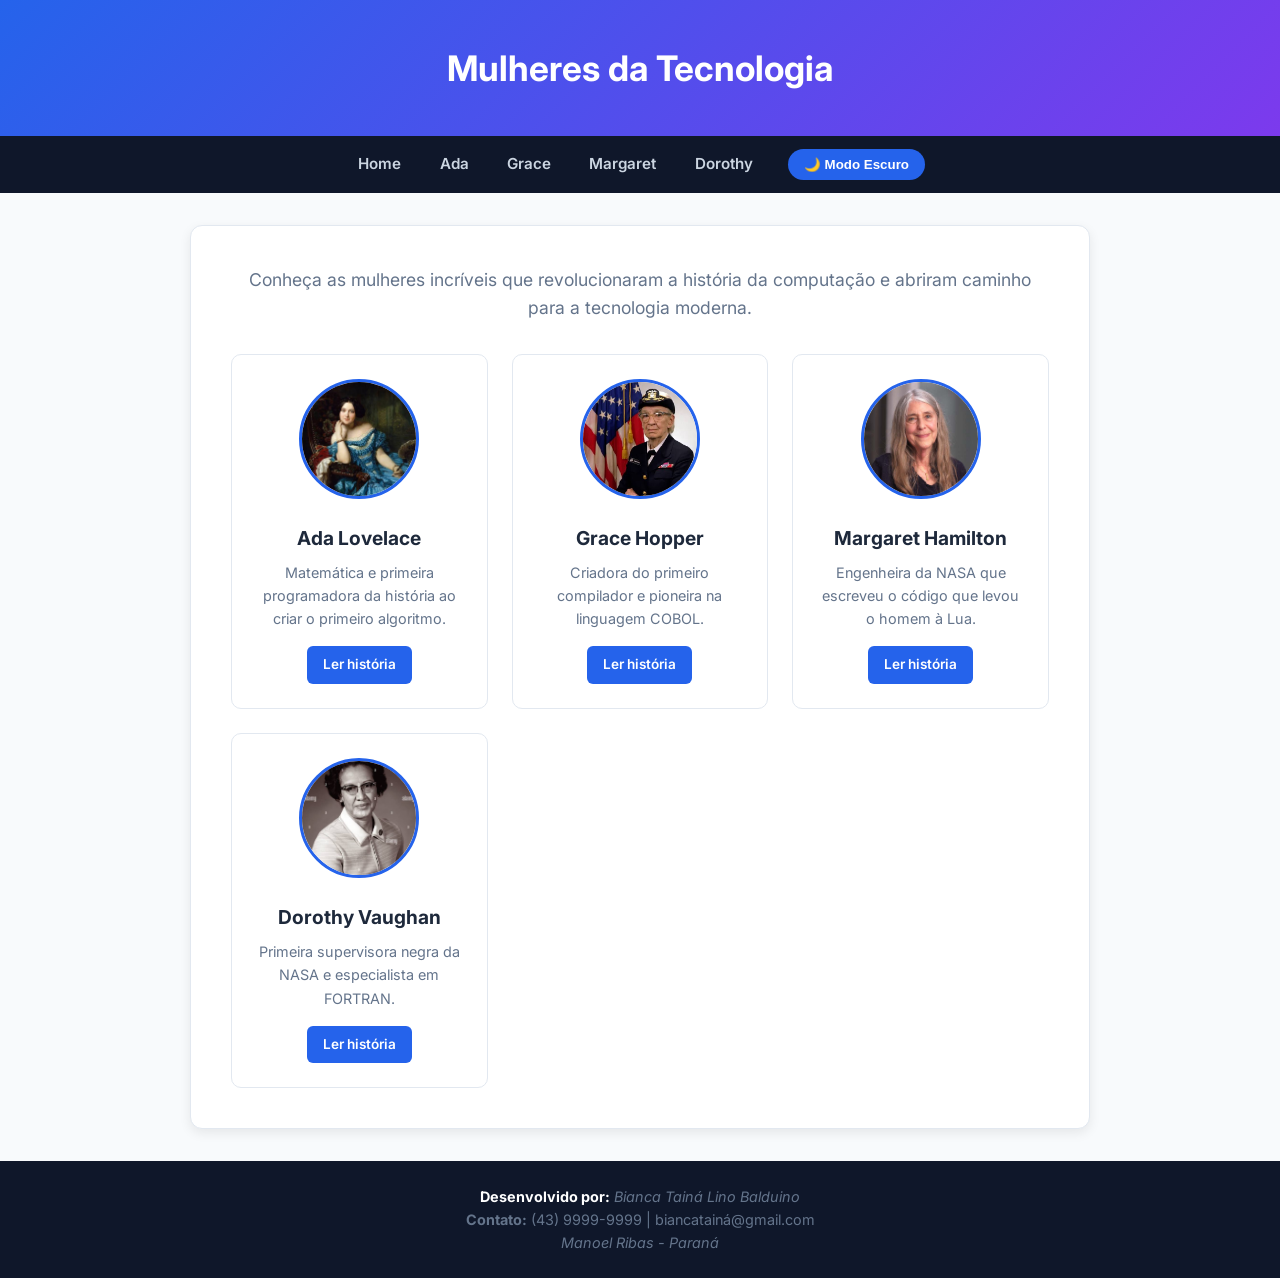
==== commit d2934b34: "00" ====
--- a/index.html
+++ b/index.html
@@ -21,6 +21,7 @@
             <li><a href="margareth.html">Margaret</a></li>
             <li><a href="dorothy.html">Dorothy</a></li>
         </ul>
+        <button id="theme-toggle" class="btn-tema">🌙 Modo Escuro</button>
     </nav>
 
     <main class="container">
@@ -63,5 +64,6 @@
         <p><i>Manoel Ribas - Paraná</i></p>
     </footer>
 
+    <script src="script.js"></script>
 </body>
 </html>
--- a/style.css
+++ b/style.css
@@ -1,5 +1,34 @@
-/* Importação de fonte moderna */
 @import url('https://fonts.googleapis.com/css2?family=Inter:wght@300;400;600;700&display=swap');
+
+/* Variáveis de Cores (Tema Claro Padrão) */
+:root {
+    --bg-body: #f8fafc;
+    --bg-card: #ffffff;
+    --bg-header: linear-gradient(135deg, #2563eb, #7c3aed);
+    --bg-menu: #0f172a;
+    --text-main: #1e293b;
+    --text-muted: #64748b;
+    --text-header: #ffffff;
+    --accent: #2563eb;
+    --accent-hover: #1d4ed8;
+    --border-color: #e2e8f0;
+    --shadow: 0 4px 12px rgba(0, 0, 0, 0.08);
+}
+
+/* Modo Escuro */
+body.dark-mode {
+    --bg-body: #0f172a;
+    --bg-card: #1e293b;
+    --bg-header: linear-gradient(135deg, #1e1b4b, #312e81);
+    --bg-menu: #020617;
+    --text-main: #f8fafc;
+    --text-muted: #94a3b8;
+    --text-header: #f8fafc;
+    --accent: #3b82f6;
+    --accent-hover: #60a5fa;
+    --border-color: #334155;
+    --shadow: 0 4px 12px rgba(0, 0, 0, 0.4);
+}
 
 * {
     box-sizing: border-box;
@@ -9,33 +38,37 @@
 
 body {
     font-family: 'Inter', sans-serif;
-    background-color: #f4f6f9;
-    color: #333333;
+    background-color: var(--bg-body);
+    color: var(--text-main);
     line-height: 1.6;
     display: flex;
     flex-direction: column;
     min-height: 100vh;
+    transition: background-color 0.3s, color 0.3s;
 }
 
 /* Cabeçalho */
 .cabecalho {
-    background: linear-gradient(135deg, #2b1055, #7597de);
-    color: #ffffff;
+    background: var(--bg-header);
+    color: var(--text-header);
     text-align: center;
     padding: 2.5rem 1rem;
-    box-shadow: 0 4px 10px rgba(0, 0, 0, 0.15);
+    box-shadow: var(--shadow);
 }
 
 .cabecalho h1 {
     font-size: 2.2rem;
     font-weight: 700;
-    letter-spacing: 0.5px;
 }
 
 /* Menu de Navegação */
 .menu {
-    background-color: #1c1b29;
-    box-shadow: 0 2px 5px rgba(0,0,0,0.1);
+    background-color: var(--bg-menu);
+    display: flex;
+    justify-content: center;
+    align-items: center;
+    flex-wrap: wrap;
+    padding: 0 1rem;
 }
 
 .menu ul {
@@ -43,27 +76,39 @@
     display: flex;
     justify-content: center;
     flex-wrap: wrap;
-    max-width: 1000px;
-    margin: 0 auto;
-}
-
-.menu li {
-    margin: 0;
 }
 
 .menu a {
     display: block;
-    color: #e0e0e0;
+    color: #cbd5e1;
     text-decoration: none;
-    padding: 1rem 1.5rem;
+    padding: 1rem 1.2rem;
     font-weight: 600;
     font-size: 0.95rem;
     transition: background 0.3s, color 0.3s;
 }
 
 .menu a:hover {
-    background-color: #3b3a53;
-    color: #64ffda;
+    background-color: rgba(255, 255, 255, 0.1);
+    color: #38bdf8;
+}
+
+/* Botão Alternar Tema */
+.btn-tema {
+    background-color: var(--accent);
+    color: #ffffff;
+    border: none;
+    padding: 0.5rem 1rem;
+    border-radius: 20px;
+    font-weight: 600;
+    cursor: pointer;
+    margin: 0.5rem 1rem;
+    transition: background 0.3s, transform 0.2s;
+}
+
+.btn-tema:hover {
+    background-color: var(--accent-hover);
+    transform: scale(1.05);
 }
 
 /* Conteúdo Principal */
@@ -71,11 +116,13 @@
     max-width: 900px;
     width: 90%;
     margin: 2rem auto;
-    background-color: #ffffff;
+    background-color: var(--bg-card);
     padding: 2.5rem;
     border-radius: 12px;
-    box-shadow: 0 4px 15px rgba(0, 0, 0, 0.05);
+    box-shadow: var(--shadow);
+    border: 1px solid var(--border-color);
     flex: 1;
+    transition: background-color 0.3s, border-color 0.3s;
 }
 
 .imgcentro {
@@ -85,14 +132,14 @@
     height: auto;
     margin: 0 auto 1.5rem auto;
     border-radius: 10px;
-    box-shadow: 0 4px 8px rgba(0, 0, 0, 0.15);
+    box-shadow: var(--shadow);
     object-fit: cover;
 }
 
 .texto {
     font-size: 1.05rem;
     margin-bottom: 1.2rem;
-    color: #4a4a4a;
+    color: var(--text-main);
     text-align: justify;
 }
 
@@ -100,7 +147,7 @@
 .intro-text {
     text-align: center;
     font-size: 1.1rem;
-    color: #555;
+    color: var(--text-muted);
     margin-bottom: 2rem;
 }
 
@@ -112,17 +159,17 @@
 }
 
 .card {
-    background-color: #f8f9fa;
-    border: 1px solid #e1e4e8;
+    background-color: var(--bg-card);
+    border: 1px solid var(--border-color);
     border-radius: 10px;
     padding: 1.5rem;
     text-align: center;
-    transition: transform 0.3s, box-shadow 0.3s;
+    transition: transform 0.3s, box-shadow 0.3s, background-color 0.3s;
 }
 
 .card:hover {
     transform: translateY(-5px);
-    box-shadow: 0 8px 20px rgba(0, 0, 0, 0.1);
+    box-shadow: var(--shadow);
 }
 
 .card img {
@@ -131,25 +178,25 @@
     border-radius: 50%;
     object-fit: cover;
     margin-bottom: 1rem;
-    border: 3px solid #7597de;
+    border: 3px solid var(--accent);
 }
 
 .card h2 {
     font-size: 1.2rem;
-    color: #2b1055;
+    color: var(--text-main);
     margin-bottom: 0.5rem;
 }
 
 .card p {
     font-size: 0.9rem;
-    color: #666;
+    color: var(--text-muted);
     margin-bottom: 1rem;
 }
 
 .btn-card {
     display: inline-block;
     padding: 0.5rem 1rem;
-    background-color: #2b1055;
+    background-color: var(--accent);
     color: #ffffff;
     text-decoration: none;
     border-radius: 6px;
@@ -159,13 +206,13 @@
 }
 
 .btn-card:hover {
-    background-color: #4a2885;
+    background-color: var(--accent-hover);
 }
 
 /* Rodapé */
 footer {
-    background-color: #1c1b29;
-    color: #a0a0a0;
+    background-color: var(--bg-menu);
+    color: var(--text-muted);
     text-align: center;
     padding: 1.5rem 1rem;
     font-size: 0.9rem;
@@ -174,9 +221,4 @@
 
 footer strong {
     color: #ffffff;
-}
-
-footer a {
-    color: #7597de;
-    text-decoration: none;
 }
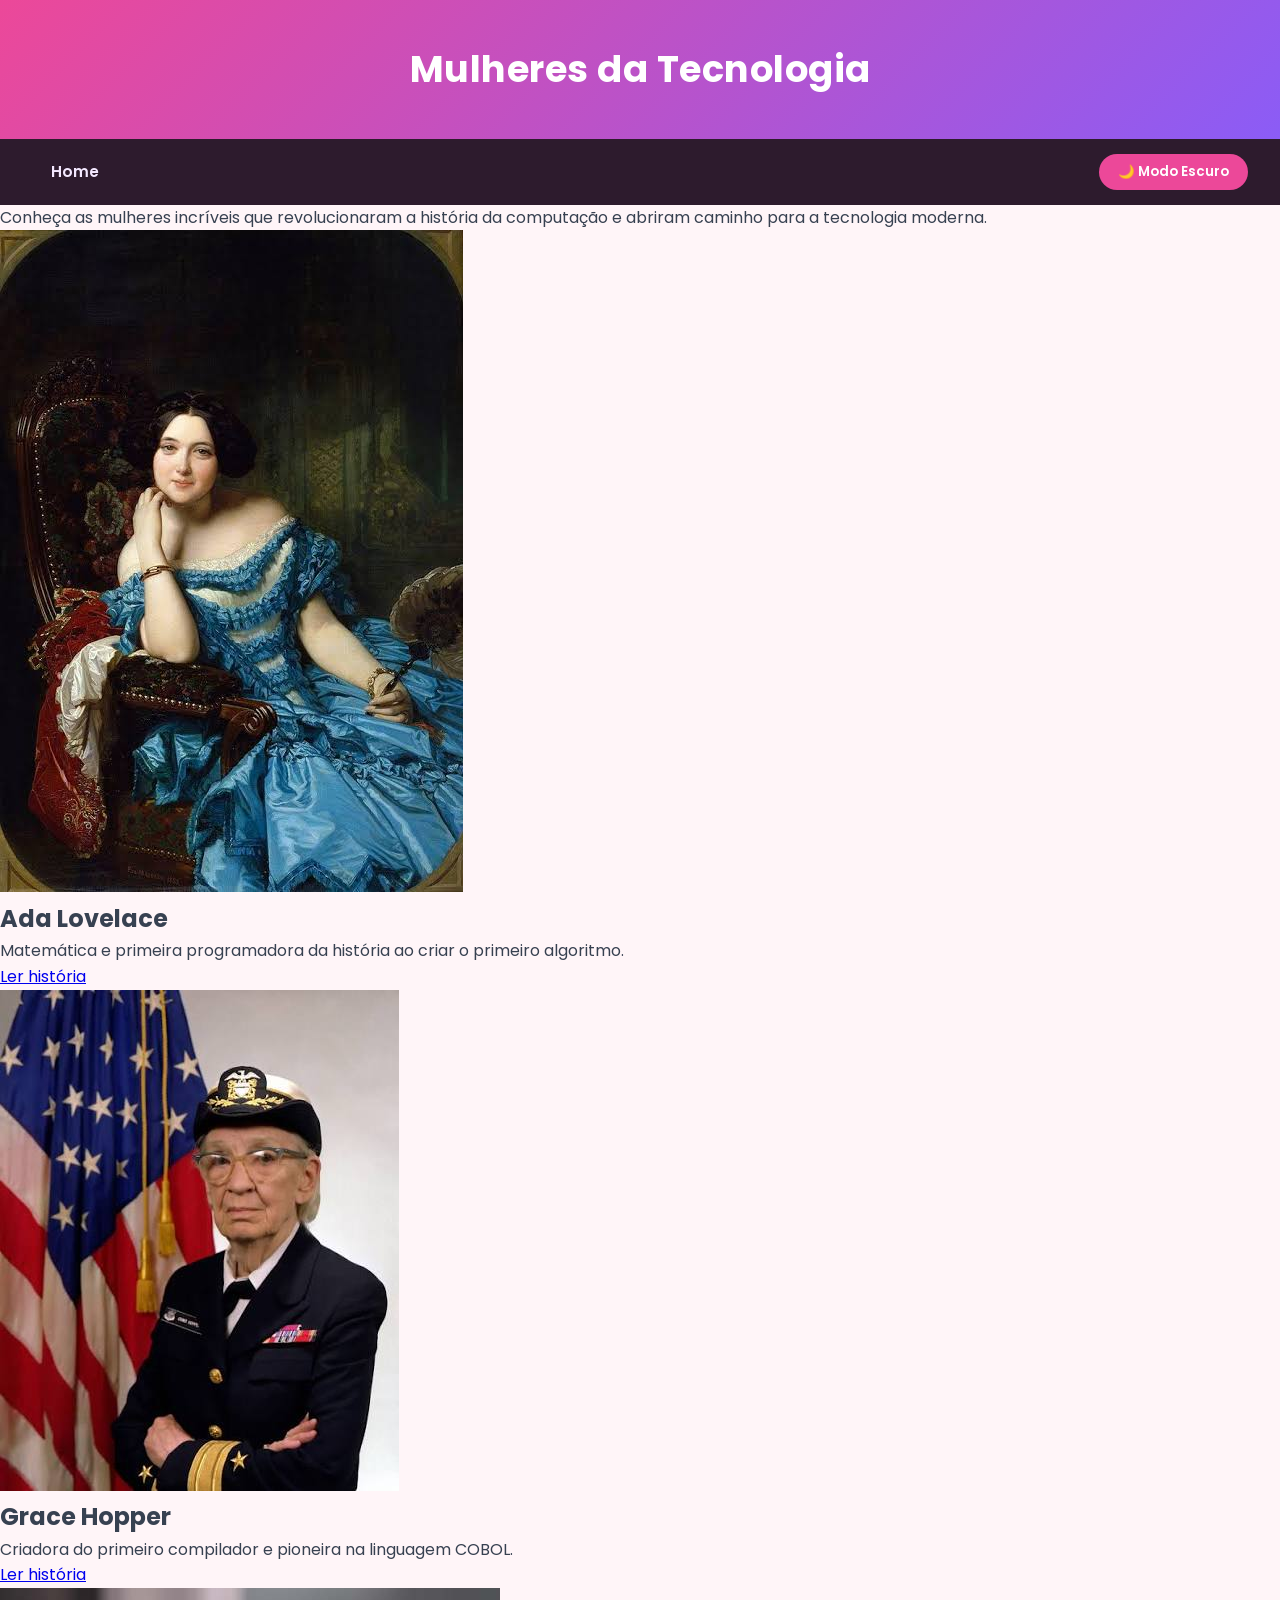
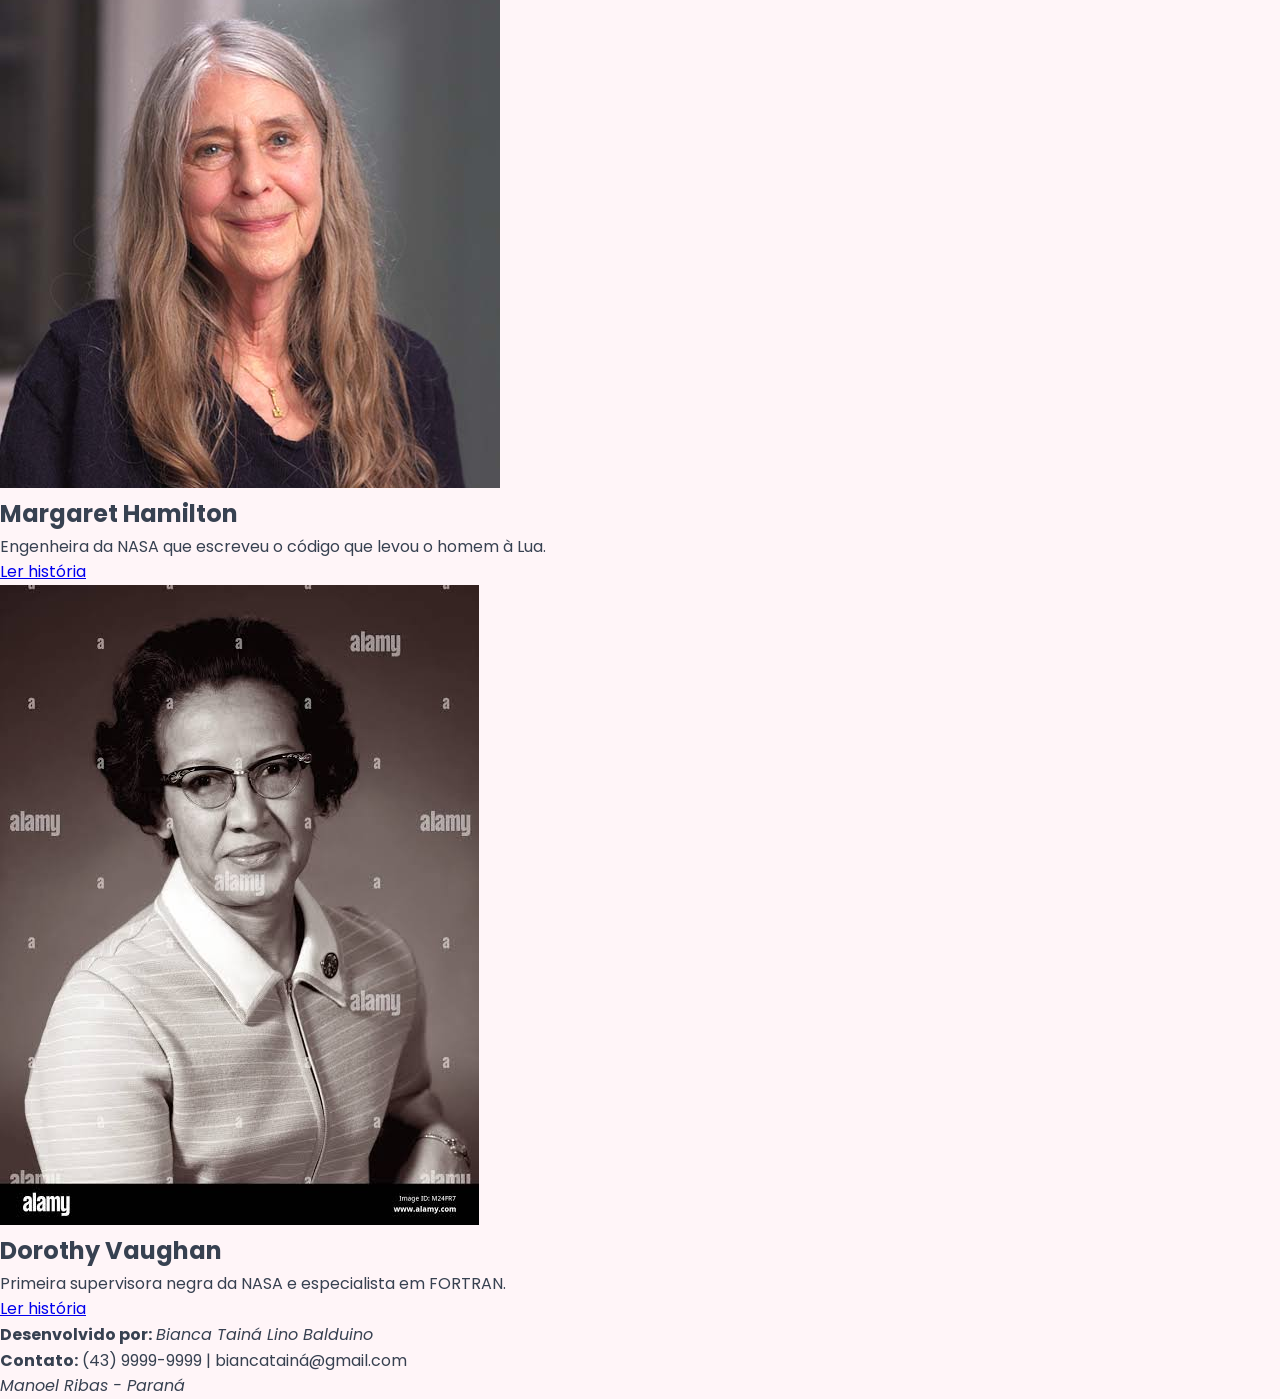
==== commit 938db5b0: "00" ====
--- a/index.html
+++ b/index.html
@@ -16,10 +16,6 @@
     <nav class="menu">
         <ul>
             <li><a href="index.html">Home</a></li>
-            <li><a href="ada.html">Ada</a></li>
-            <li><a href="grace.html">Grace</a></li>
-            <li><a href="margareth.html">Margaret</a></li>
-            <li><a href="dorothy.html">Dorothy</a></li>
         </ul>
         <button id="theme-toggle" class="btn-tema">🌙 Modo Escuro</button>
     </nav>
--- a/style.css
+++ b/style.css
@@ -1,33 +1,34 @@
-@import url('https://fonts.googleapis.com/css2?family=Inter:wght@300;400;600;700&display=swap');
+/* Importação de fonte moderna e elegante */
+@import url('https://fonts.googleapis.com/css2?family=Poppins:wght@300;400;600;700&display=swap');
 
-/* Variáveis de Cores (Tema Claro Padrão) */
+/* Variáveis de Cores (Tema Claro - Tons Femininos Modernos) */
 :root {
-    --bg-body: #f8fafc;
+    --bg-body: #fff5f8;
     --bg-card: #ffffff;
-    --bg-header: linear-gradient(135deg, #2563eb, #7c3aed);
-    --bg-menu: #0f172a;
-    --text-main: #1e293b;
-    --text-muted: #64748b;
+    --bg-header: linear-gradient(135deg, #ec4899, #8b5cf6);
+    --bg-menu: #2d1b2d;
+    --text-main: #374151;
+    --text-muted: #6b7280;
     --text-header: #ffffff;
-    --accent: #2563eb;
-    --accent-hover: #1d4ed8;
-    --border-color: #e2e8f0;
-    --shadow: 0 4px 12px rgba(0, 0, 0, 0.08);
+    --accent: #ec4899;
+    --accent-hover: #db2777;
+    --border-color: #fbcfe8;
+    --shadow: 0 4px 15px rgba(236, 72, 153, 0.1);
 }
 
-/* Modo Escuro */
+/* Modo Escuro (Tons Rosa Neon & Violeta Escuro) */
 body.dark-mode {
-    --bg-body: #0f172a;
-    --bg-card: #1e293b;
-    --bg-header: linear-gradient(135deg, #1e1b4b, #312e81);
-    --bg-menu: #020617;
-    --text-main: #f8fafc;
-    --text-muted: #94a3b8;
-    --text-header: #f8fafc;
-    --accent: #3b82f6;
-    --accent-hover: #60a5fa;
-    --border-color: #334155;
-    --shadow: 0 4px 12px rgba(0, 0, 0, 0.4);
+    --bg-body: #18111d;
+    --bg-card: #24192b;
+    --bg-header: linear-gradient(135deg, #831843, #4c1d95);
+    --bg-menu: #0f0a14;
+    --text-main: #f472b6;
+    --text-muted: #d8b4fe;
+    --text-header: #ffffff;
+    --accent: #f472b6;
+    --accent-hover: #f43f5e;
+    --border-color: #4c1d95;
+    --shadow: 0 4px 15px rgba(0, 0, 0, 0.5);
 }
 
 * {
@@ -37,7 +38,7 @@
 }
 
 body {
-    font-family: 'Inter', sans-serif;
+    font-family: 'Poppins', sans-serif;
     background-color: var(--bg-body);
     color: var(--text-main);
     line-height: 1.6;
@@ -57,40 +58,40 @@
 }
 
 .cabecalho h1 {
-    font-size: 2.2rem;
+    font-size: 2.3rem;
     font-weight: 700;
+    letter-spacing: 0.5px;
 }
 
-/* Menu de Navegação */
+/* Menu de Navegação Limpo */
 .menu {
     background-color: var(--bg-menu);
     display: flex;
-    justify-content: center;
+    justify-content: space-between;
     align-items: center;
-    flex-wrap: wrap;
-    padding: 0 1rem;
+    padding: 0.5rem 2rem;
 }
 
 .menu ul {
     list-style: none;
     display: flex;
-    justify-content: center;
-    flex-wrap: wrap;
+    align-items: center;
 }
 
 .menu a {
     display: block;
-    color: #cbd5e1;
+    color: #f3e8ff;
     text-decoration: none;
-    padding: 1rem 1.2rem;
+    padding: 0.8rem 1.2rem;
     font-weight: 600;
     font-size: 0.95rem;
     transition: background 0.3s, color 0.3s;
+    border-radius: 8px;
 }
 
 .menu a:hover {
-    background-color: rgba(255, 255, 255, 0.1);
-    color: #38bdf8;
+    background-color: rgba(236, 72, 153, 0.2);
+    color: #f472b6;
 }
 
 /* Botão Alternar Tema */
@@ -98,127 +99,12 @@
     background-color: var(--accent);
     color: #ffffff;
     border: none;
-    padding: 0.5rem 1rem;
+    padding: 0.5rem 1.2rem;
     border-radius: 20px;
+    font-family: 'Poppins', sans-serif;
     font-weight: 600;
     cursor: pointer;
-    margin: 0.5rem 1rem;
     transition: background 0.3s, transform 0.2s;
 }
 
-.btn-tema:hover {
-    background-color: var(--accent-hover);
-    transform: scale(1.05);
-}
-
-/* Conteúdo Principal */
-.container {
-    max-width: 900px;
-    width: 90%;
-    margin: 2rem auto;
-    background-color: var(--bg-card);
-    padding: 2.5rem;
-    border-radius: 12px;
-    box-shadow: var(--shadow);
-    border: 1px solid var(--border-color);
-    flex: 1;
-    transition: background-color 0.3s, border-color 0.3s;
-}
-
-.imgcentro {
-    display: block;
-    max-width: 280px;
-    width: 100%;
-    height: auto;
-    margin: 0 auto 1.5rem auto;
-    border-radius: 10px;
-    box-shadow: var(--shadow);
-    object-fit: cover;
-}
-
-.texto {
-    font-size: 1.05rem;
-    margin-bottom: 1.2rem;
-    color: var(--text-main);
-    text-align: justify;
-}
-
-/* Grid da Página Inicial (Index) */
-.intro-text {
-    text-align: center;
-    font-size: 1.1rem;
-    color: var(--text-muted);
-    margin-bottom: 2rem;
-}
-
-.cards-grid {
-    display: grid;
-    grid-template-columns: repeat(auto-fit, minmax(200px, 1fr));
-    gap: 1.5rem;
-    margin-top: 1.5rem;
-}
-
-.card {
-    background-color: var(--bg-card);
-    border: 1px solid var(--border-color);
-    border-radius: 10px;
-    padding: 1.5rem;
-    text-align: center;
-    transition: transform 0.3s, box-shadow 0.3s, background-color 0.3s;
-}
-
-.card:hover {
-    transform: translateY(-5px);
-    box-shadow: var(--shadow);
-}
-
-.card img {
-    width: 120px;
-    height: 120px;
-    border-radius: 50%;
-    object-fit: cover;
-    margin-bottom: 1rem;
-    border: 3px solid var(--accent);
-}
-
-.card h2 {
-    font-size: 1.2rem;
-    color: var(--text-main);
-    margin-bottom: 0.5rem;
-}
-
-.card p {
-    font-size: 0.9rem;
-    color: var(--text-muted);
-    margin-bottom: 1rem;
-}
-
-.btn-card {
-    display: inline-block;
-    padding: 0.5rem 1rem;
-    background-color: var(--accent);
-    color: #ffffff;
-    text-decoration: none;
-    border-radius: 6px;
-    font-size: 0.85rem;
-    font-weight: 600;
-    transition: background 0.3s;
-}
-
-.btn-card:hover {
-    background-color: var(--accent-hover);
-}
-
-/* Rodapé */
-footer {
-    background-color: var(--bg-menu);
-    color: var(--text-muted);
-    text-align: center;
-    padding: 1.5rem 1rem;
-    font-size: 0.9rem;
-    margin-top: auto;
-}
-
-footer strong {
-    color: #ffffff;
-}+.btn-tema:hover {
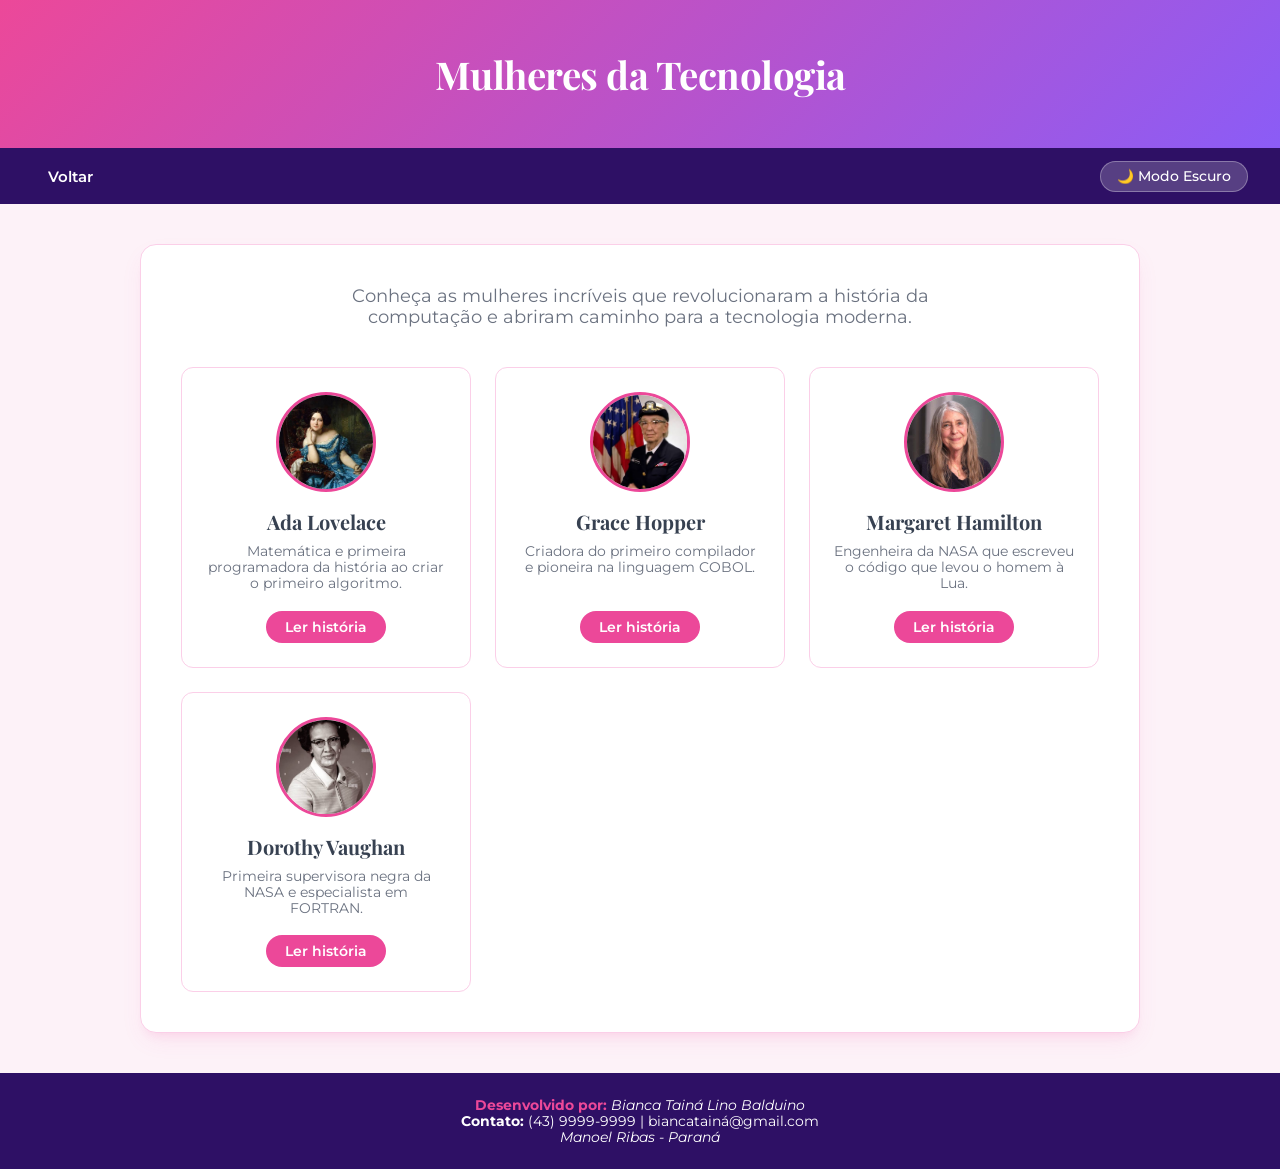
==== commit 7c6a36b1: "00" ====
--- a/index.html
+++ b/index.html
@@ -15,7 +15,7 @@
     
     <nav class="menu">
         <ul>
-            <li><a href="index.html">Home</a></li>
+            <li><a href="index.html"> Voltar </a></li>
         </ul>
         <button id="theme-toggle" class="btn-tema">🌙 Modo Escuro</button>
     </nav>
--- a/style.css
+++ b/style.css
@@ -1,110 +1,235 @@
-/* Importação de fonte moderna e elegante */
-@import url('https://fonts.googleapis.com/css2?family=Poppins:wght@300;400;600;700&display=swap');
-
-/* Variáveis de Cores (Tema Claro - Tons Femininos Modernos) */
+/* Fontes: Montserrat para o corpo e Playfair Display para os títulos */
+@import url('https://fonts.googleapis.com/css2?family=Montserrat:wght@400;500;600;700&family=Playfair+Display:ital,wght@0,600;0,700;1,600&display=swap');
+
 :root {
-    --bg-body: #fff5f8;
+    --bg-body: #fdf2f8;
     --bg-card: #ffffff;
-    --bg-header: linear-gradient(135deg, #ec4899, #8b5cf6);
-    --bg-menu: #2d1b2d;
-    --text-main: #374151;
-    --text-muted: #6b7280;
-    --text-header: #ffffff;
-    --accent: #ec4899;
-    --accent-hover: #db2777;
-    --border-color: #fbcfe8;
-    --shadow: 0 4px 15px rgba(236, 72, 153, 0.1);
-}
-
-/* Modo Escuro (Tons Rosa Neon & Violeta Escuro) */
+    --primary: #ec4899;
+    --primary-hover: #db2777;
+    --dark-purple: #2e1065;
+    --text-color: #374151;
+    --text-light: #6b7280;
+    --border: #fbcfe8;
+    --shadow: 0 10px 25px -5px rgba(236, 72, 153, 0.1), 0 8px 10px -6px rgba(236, 72, 153, 0.1);
+}
+
 body.dark-mode {
-    --bg-body: #18111d;
-    --bg-card: #24192b;
-    --bg-header: linear-gradient(135deg, #831843, #4c1d95);
-    --bg-menu: #0f0a14;
-    --text-main: #f472b6;
-    --text-muted: #d8b4fe;
-    --text-header: #ffffff;
-    --accent: #f472b6;
-    --accent-hover: #f43f5e;
-    --border-color: #4c1d95;
-    --shadow: 0 4px 15px rgba(0, 0, 0, 0.5);
+    --bg-body: #111827;
+    --bg-card: #1f2937;
+    --primary: #f472b6;
+    --primary-hover: #ec4899;
+    --dark-purple: #0f172a;
+    --text-color: #f3f4f6;
+    --text-light: #9ca3af;
+    --border: #374151;
+    --shadow: 0 10px 25px -5px rgba(0, 0, 0, 0.5);
 }
 
 * {
-    box-sizing: border-box;
     margin: 0;
     padding: 0;
+    box-sizing: border-box;
 }
 
 body {
-    font-family: 'Poppins', sans-serif;
+    font-family: 'Montserrat', sans-serif;
     background-color: var(--bg-body);
-    color: var(--text-main);
-    line-height: 1.6;
+    color: var(--text-color);
+    min-height: 100vh;
     display: flex;
     flex-direction: column;
-    min-height: 100vh;
     transition: background-color 0.3s, color 0.3s;
 }
 
-/* Cabeçalho */
+/* Header elegante */
 .cabecalho {
-    background: var(--bg-header);
-    color: var(--text-header);
-    text-align: center;
-    padding: 2.5rem 1rem;
-    box-shadow: var(--shadow);
+    background: linear-gradient(135deg, #ec4899 0%, #8b5cf6 100%);
+    color: #ffffff;
+    text-align: center;
+    padding: 3rem 1rem;
+    box-shadow: 0 4px 20px rgba(236, 72, 153, 0.2);
 }
 
 .cabecalho h1 {
-    font-size: 2.3rem;
+    font-family: 'Playfair Display', serif;
+    font-size: 2.4rem;
     font-weight: 700;
-    letter-spacing: 0.5px;
-}
-
-/* Menu de Navegação Limpo */
+    letter-spacing: -0.5px;
+}
+
+/* Menu minimalista */
 .menu {
-    background-color: var(--bg-menu);
+    background-color: var(--dark-purple);
+    padding: 0.8rem 2rem;
     display: flex;
     justify-content: space-between;
     align-items: center;
-    padding: 0.5rem 2rem;
 }
 
 .menu ul {
     list-style: none;
-    display: flex;
-    align-items: center;
 }
 
 .menu a {
-    display: block;
-    color: #f3e8ff;
+    color: #ffffff;
     text-decoration: none;
-    padding: 0.8rem 1.2rem;
     font-weight: 600;
     font-size: 0.95rem;
-    transition: background 0.3s, color 0.3s;
-    border-radius: 8px;
+    padding: 0.5rem 1rem;
+    border-radius: 6px;
+    transition: background 0.2s;
 }
 
 .menu a:hover {
-    background-color: rgba(236, 72, 153, 0.2);
-    color: #f472b6;
-}
-
-/* Botão Alternar Tema */
+    background-color: rgba(255, 255, 255, 0.15);
+}
+
+/* Botão Tema */
 .btn-tema {
-    background-color: var(--accent);
-    color: #ffffff;
-    border: none;
+    background-color: rgba(255, 255, 255, 0.2);
+    color: #ffffff;
+    border: 1px solid rgba(255, 255, 255, 0.3);
+    padding: 0.4rem 1rem;
+    border-radius: 20px;
+    font-family: inherit;
+    font-size: 0.85rem;
+    font-weight: 500;
+    cursor: pointer;
+    transition: all 0.2s;
+}
+
+.btn-tema:hover {
+    background-color: #ffffff;
+    color: var(--dark-purple);
+}
+
+/* Container Principal */
+.container {
+    max-width: 1000px;
+    width: 90%;
+    margin: 2.5rem auto;
+    background-color: var(--bg-card);
+    padding: 2.5rem;
+    border-radius: 16px;
+    box-shadow: var(--shadow);
+    border: 1px solid var(--border);
+    flex: 1;
+}
+
+.intro-text {
+    text-align: center;
+    font-size: 1.1rem;
+    color: var(--text-light);
+    max-width: 600px;
+    margin: 0 auto 2.5rem auto;
+}
+
+/* Grelha dos Cards (Home) */
+.cards-grid {
+    display: grid;
+    grid-template-columns: repeat(auto-fit, minmax(220px, 1fr));
+    gap: 1.5rem;
+}
+
+.card {
+    background-color: var(--bg-card);
+    border: 1px solid var(--border);
+    border-radius: 12px;
+    padding: 1.5rem;
+    text-align: center;
+    display: flex;
+    flex-direction: column;
+    align-items: center;
+    transition: transform 0.2s, box-shadow 0.2s;
+}
+
+.card:hover {
+    transform: translateY(-4px);
+    box-shadow: var(--shadow);
+}
+
+.card img {
+    width: 100px;
+    height: 100px;
+    border-radius: 50%;
+    object-fit: cover;
+    margin-bottom: 1rem;
+    border: 3px solid var(--primary);
+}
+
+.card h2 {
+    font-family: 'Playfair Display', serif;
+    font-size: 1.25rem;
+    font-weight: 700;
+    color: var(--text-color);
+    margin-bottom: 0.5rem;
+}
+
+.card p {
+    font-size: 0.85rem;
+    color: var(--text-light);
+    margin-bottom: 1.2rem;
+    flex: 1;
+}
+
+.btn-card {
+    background-color: var(--primary);
+    color: #ffffff;
+    text-decoration: none;
     padding: 0.5rem 1.2rem;
     border-radius: 20px;
-    font-family: 'Poppins', sans-serif;
+    font-size: 0.85rem;
     font-weight: 600;
-    cursor: pointer;
-    transition: background 0.3s, transform 0.2s;
-}
-
-.btn-tema:hover {+    transition: background-color 0.2s;
+}
+
+.btn-card:hover {
+    background-color: var(--primary-hover);
+}
+
+/* Páginas da História */
+.imgcentro {
+    display: block;
+    max-width: 240px;
+    width: 100%;
+    height: auto;
+    margin: 0 auto 2rem auto;
+    border-radius: 12px;
+    border: 3px solid var(--primary);
+    box-shadow: var(--shadow);
+}
+
+.texto {
+    font-size: 1rem;
+    line-height: 1.7;
+    margin-bottom: 1.2rem;
+    color: var(--text-color);
+}
+
+.btn-voltar {
+    display: inline-block;
+    margin-top: 1.5rem;
+    color: var(--primary);
+    text-decoration: none;
+    font-weight: 600;
+    font-size: 0.9rem;
+    transition: color 0.2s;
+}
+
+.btn-voltar:hover {
+    color: var(--primary-hover);
+}
+
+/* Rodapé */
+footer {
+    background-color: var(--dark-purple);
+    color: #ffffff;
+    text-align: center;
+    padding: 1.5rem 1rem;
+    font-size: 0.85rem;
+    margin-top: auto;
+}
+
+footer strong {
+    color: var(--primary);
+}
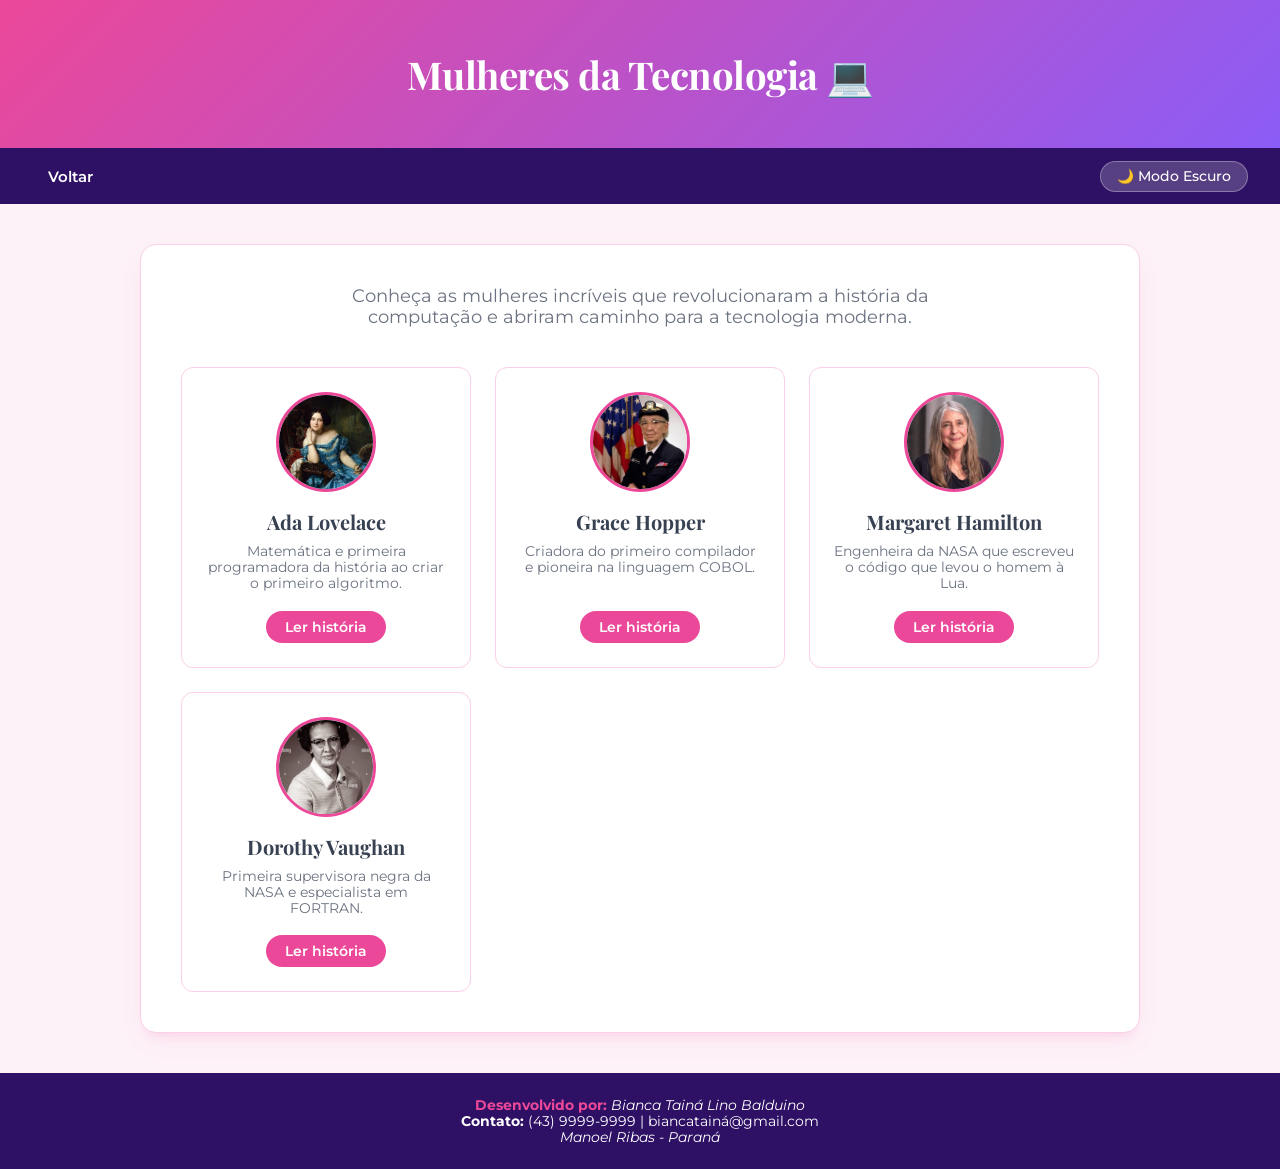
==== commit dd152762: "33" ====
--- a/index.html
+++ b/index.html
@@ -10,7 +10,7 @@
 <body>
 
     <header class="cabecalho">
-        <h1>Mulheres da Tecnologia</h1>
+        <h1>Mulheres da Tecnologia 💻 </h1>
     </header>
     
     <nav class="menu">
